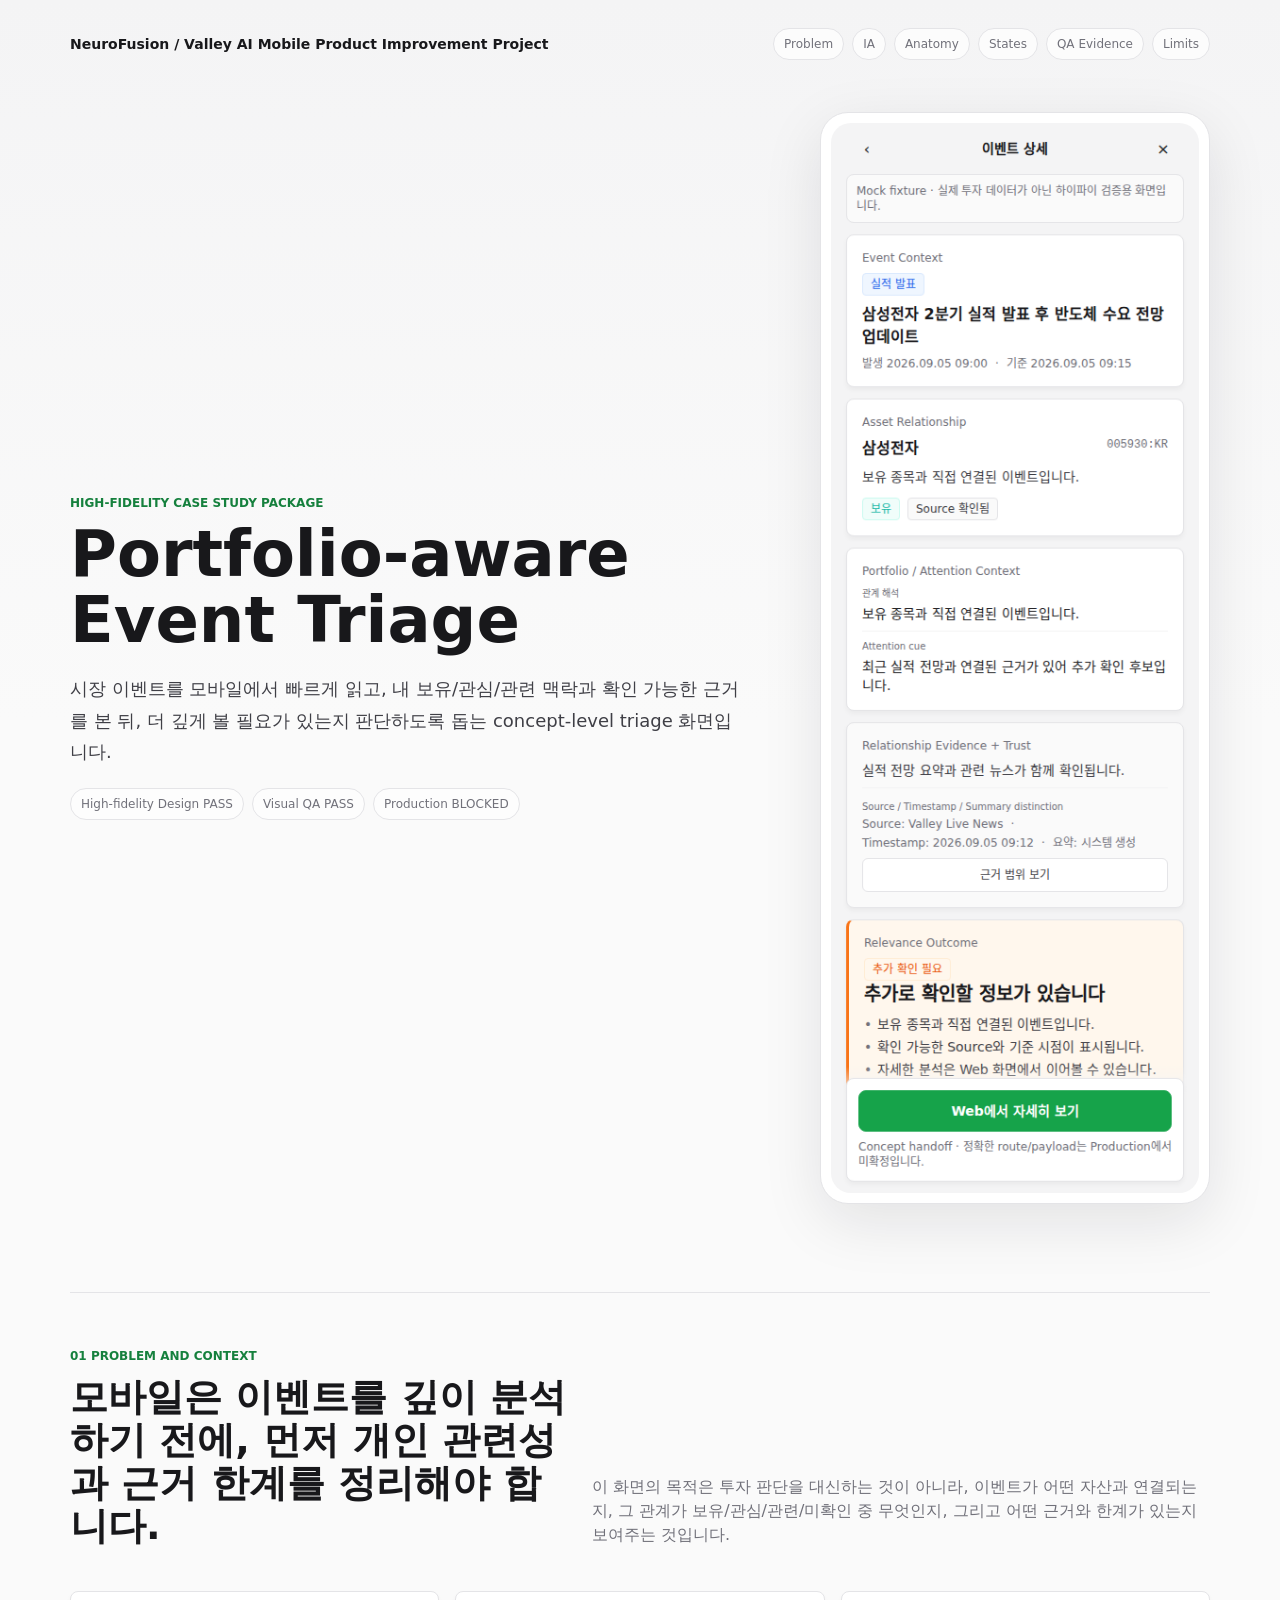
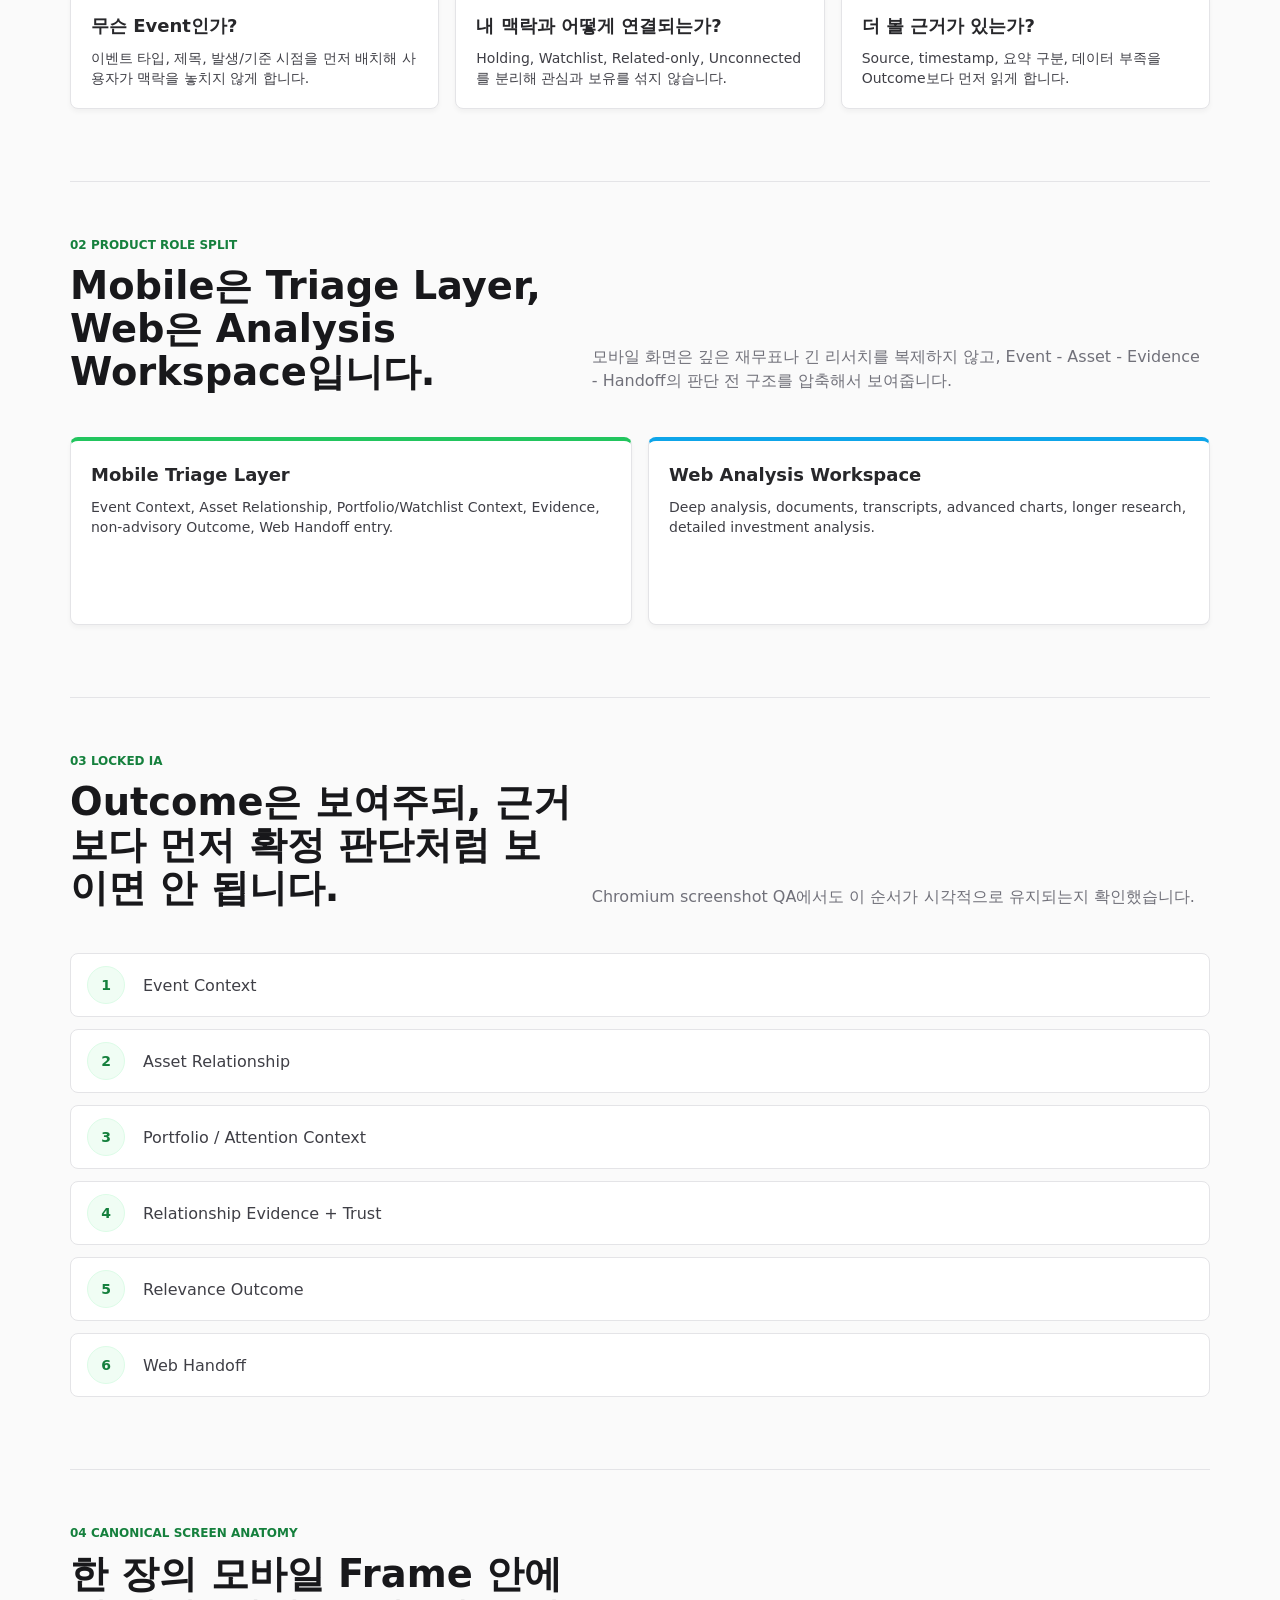
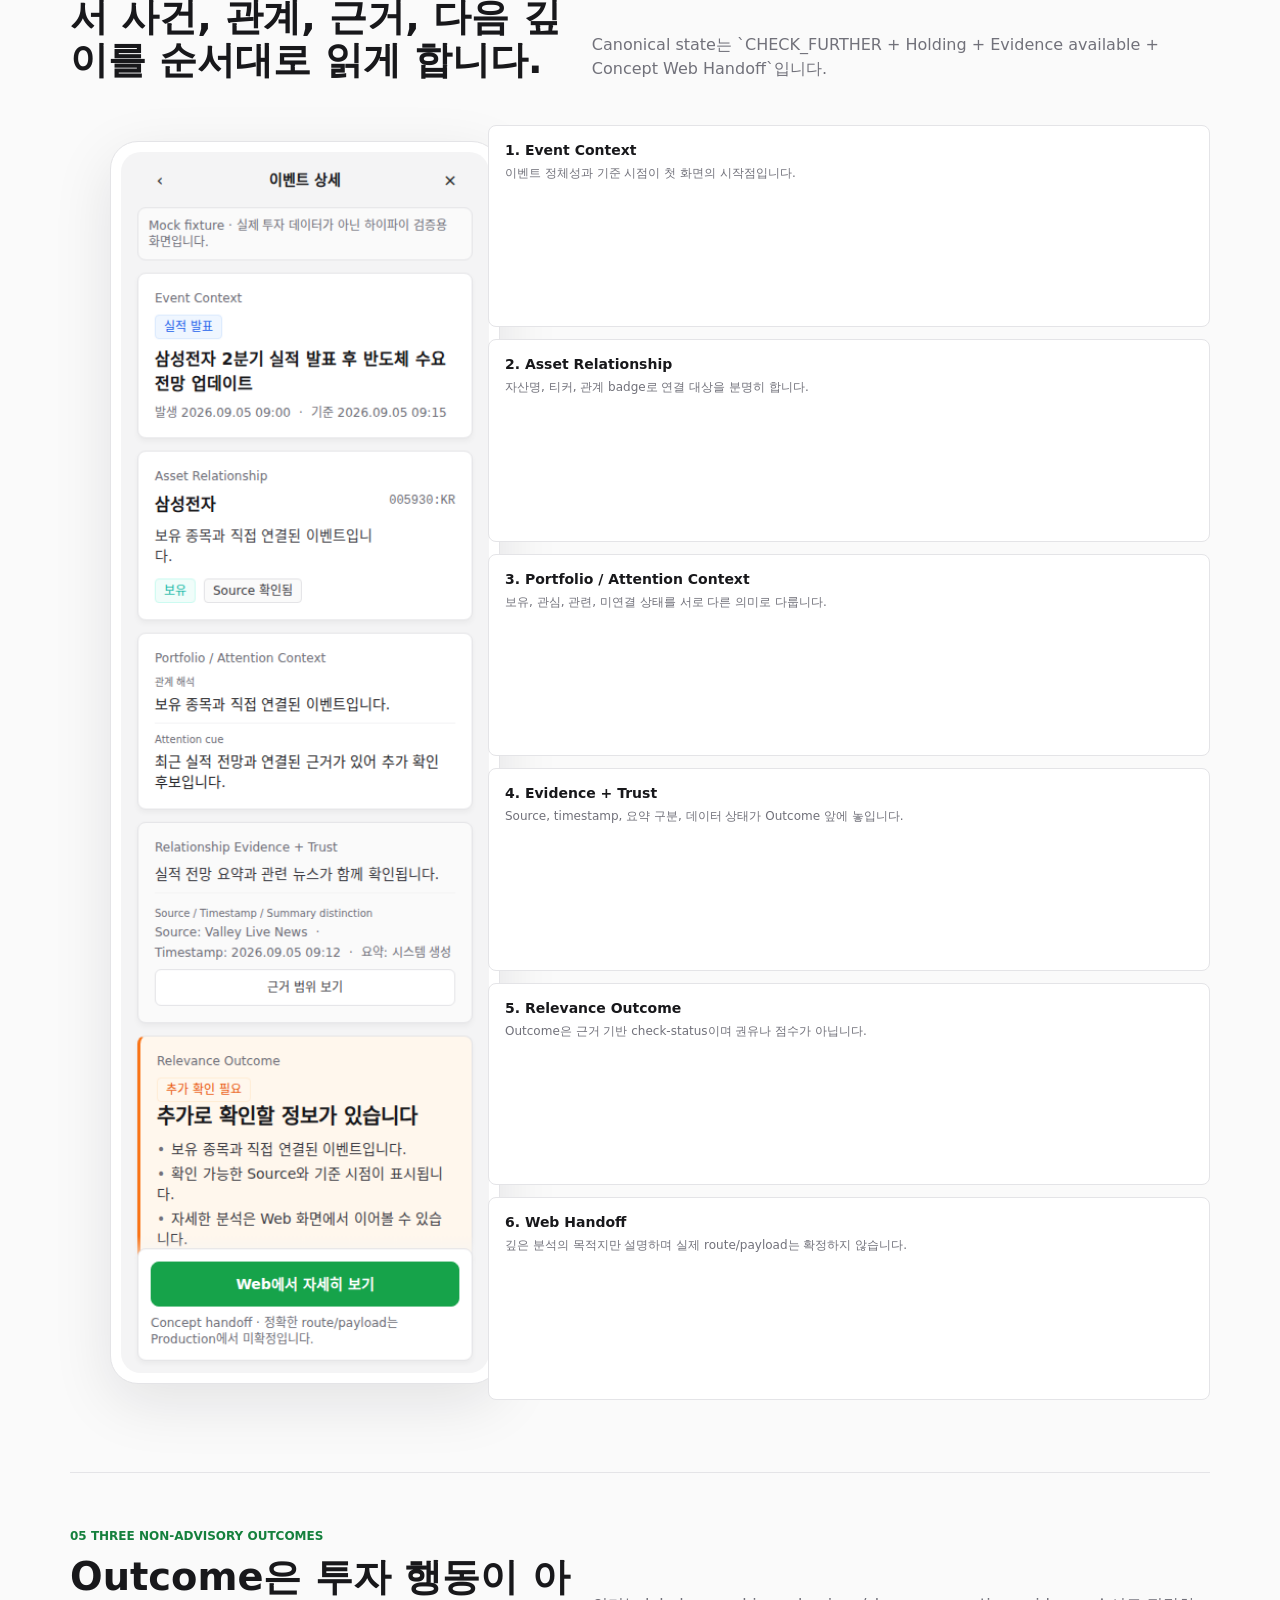
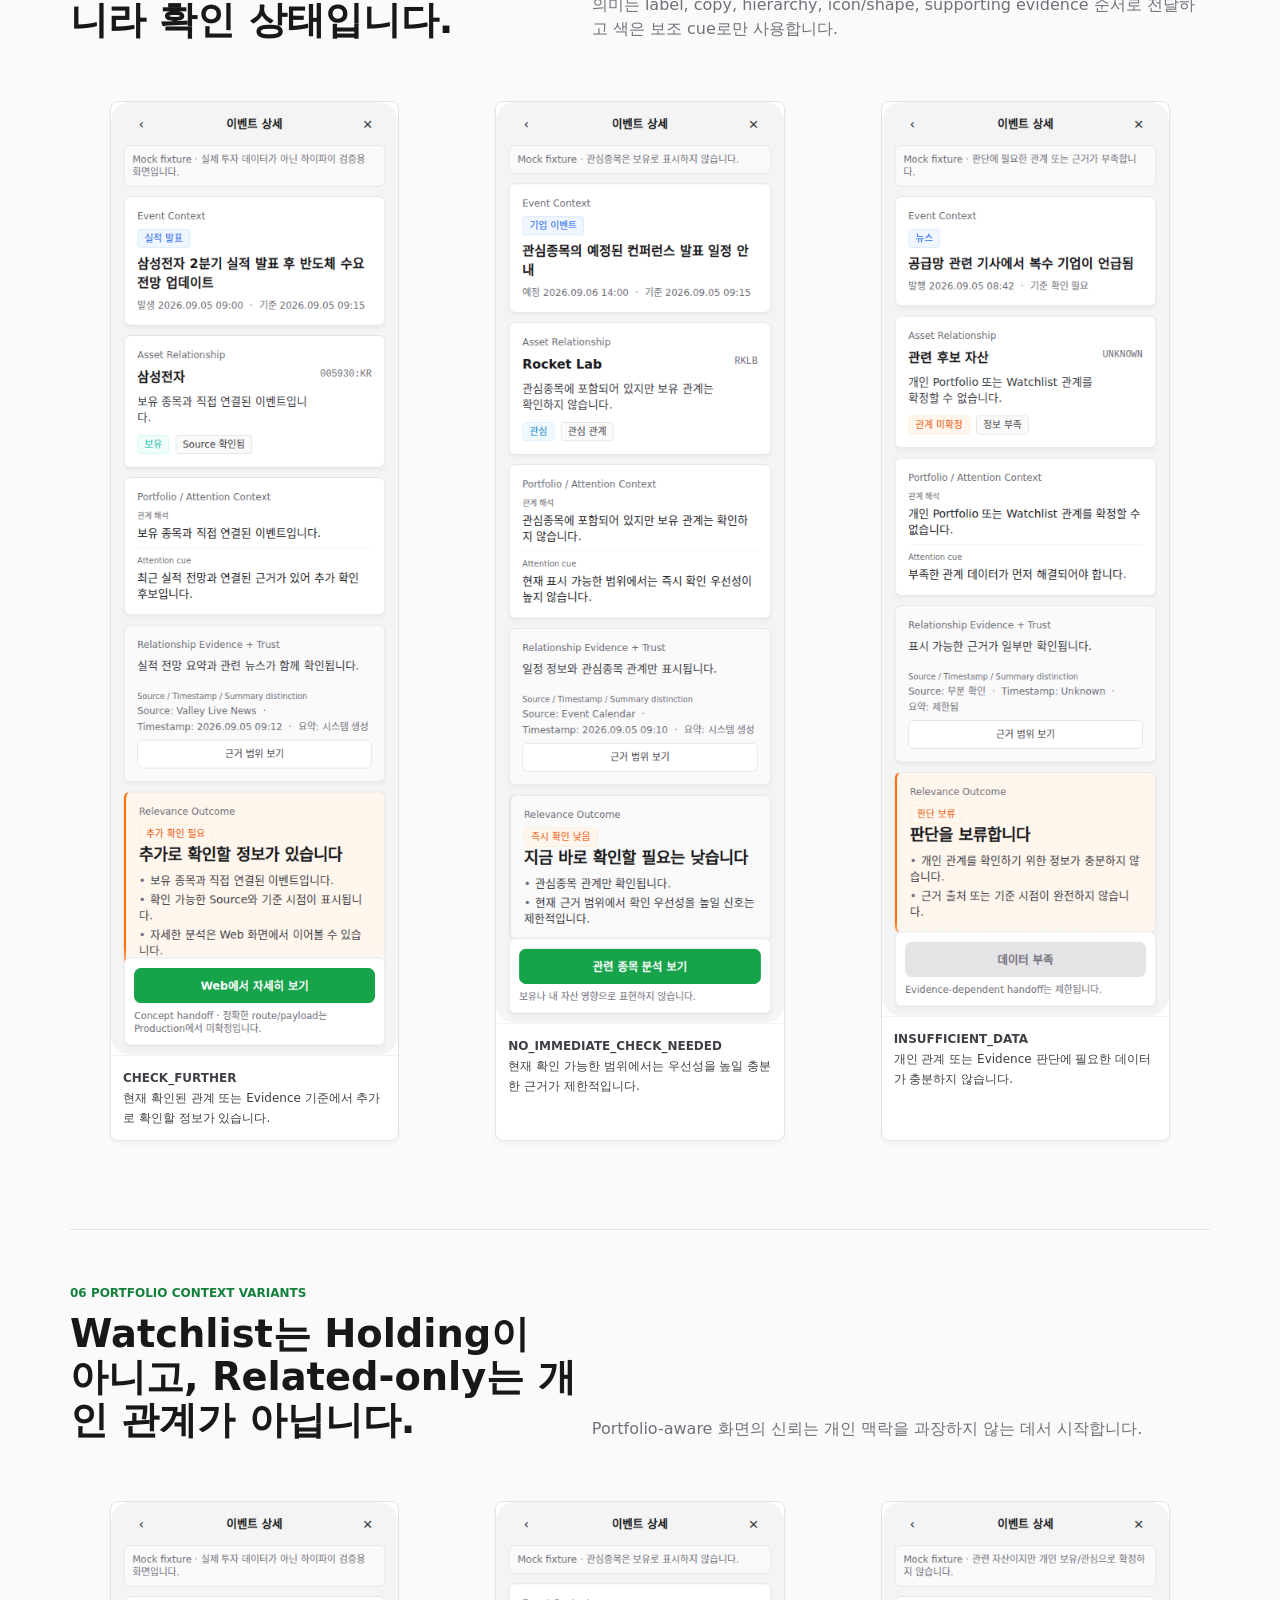
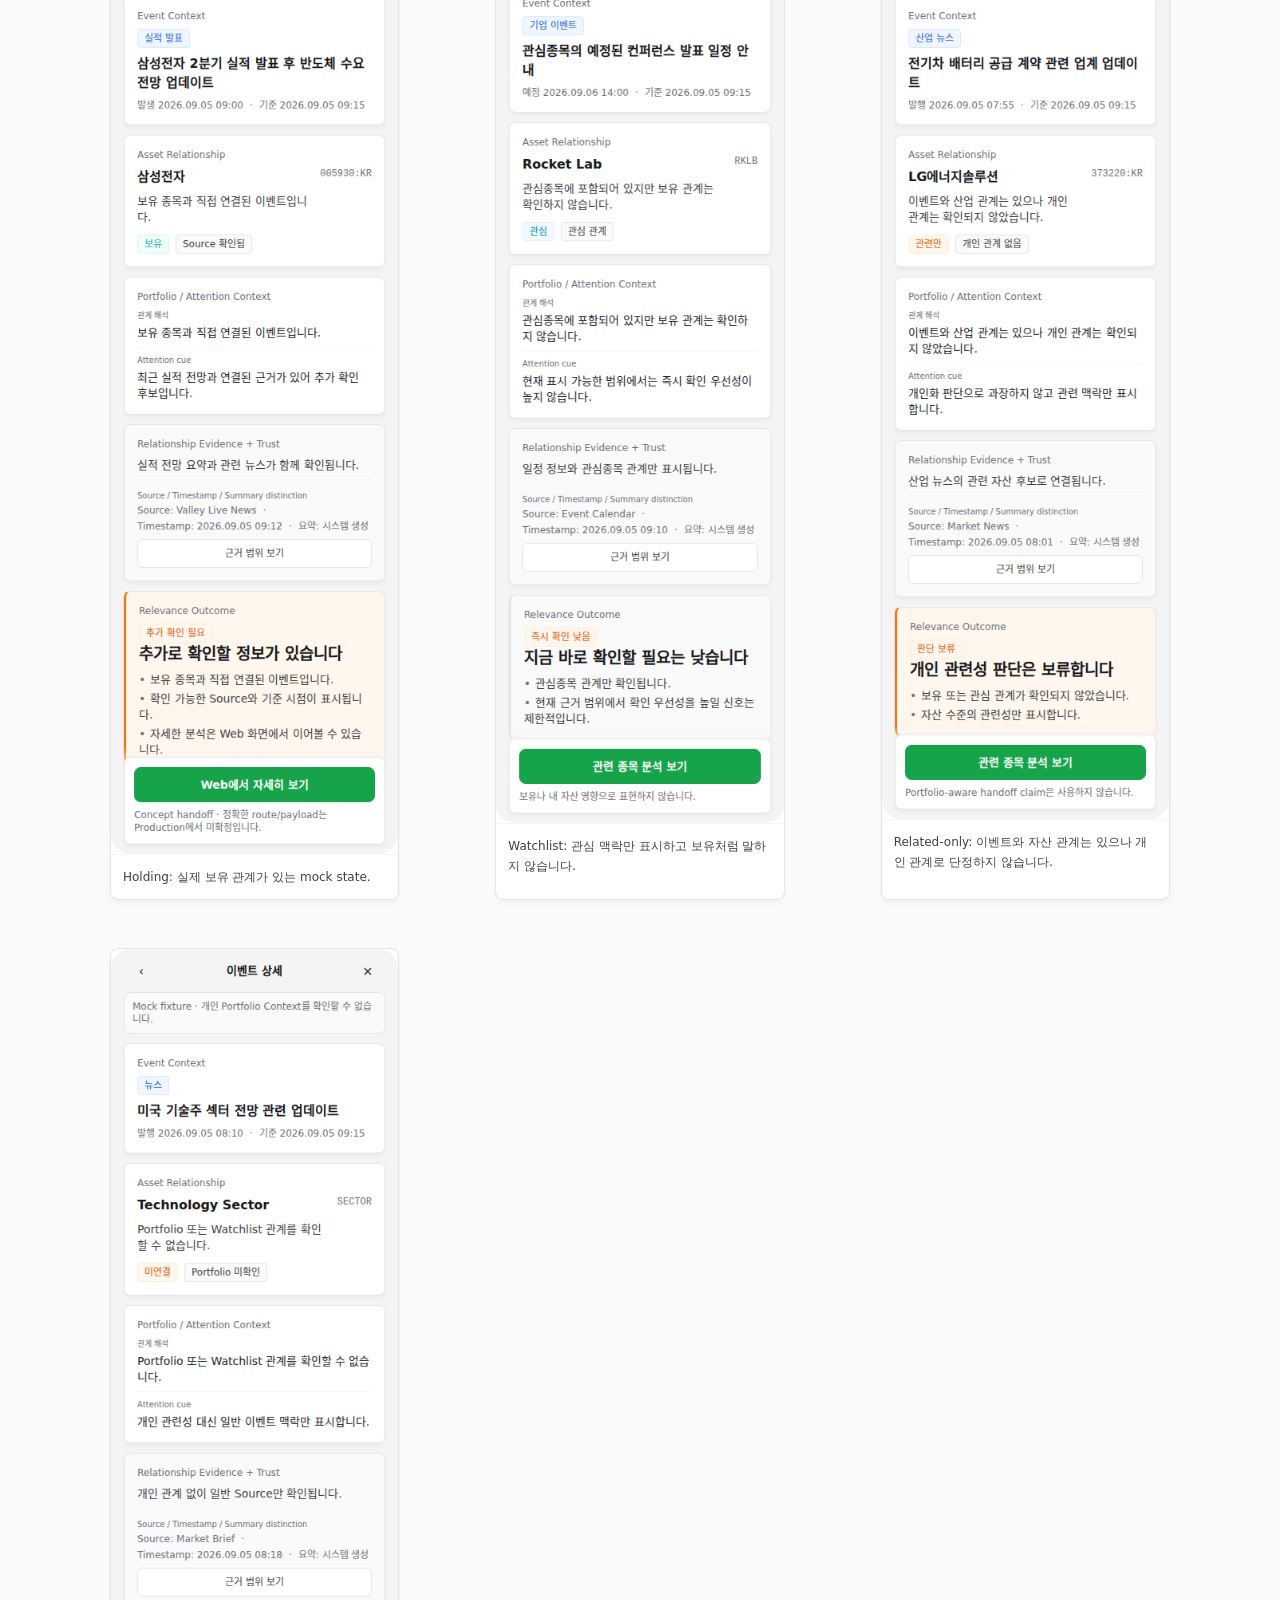
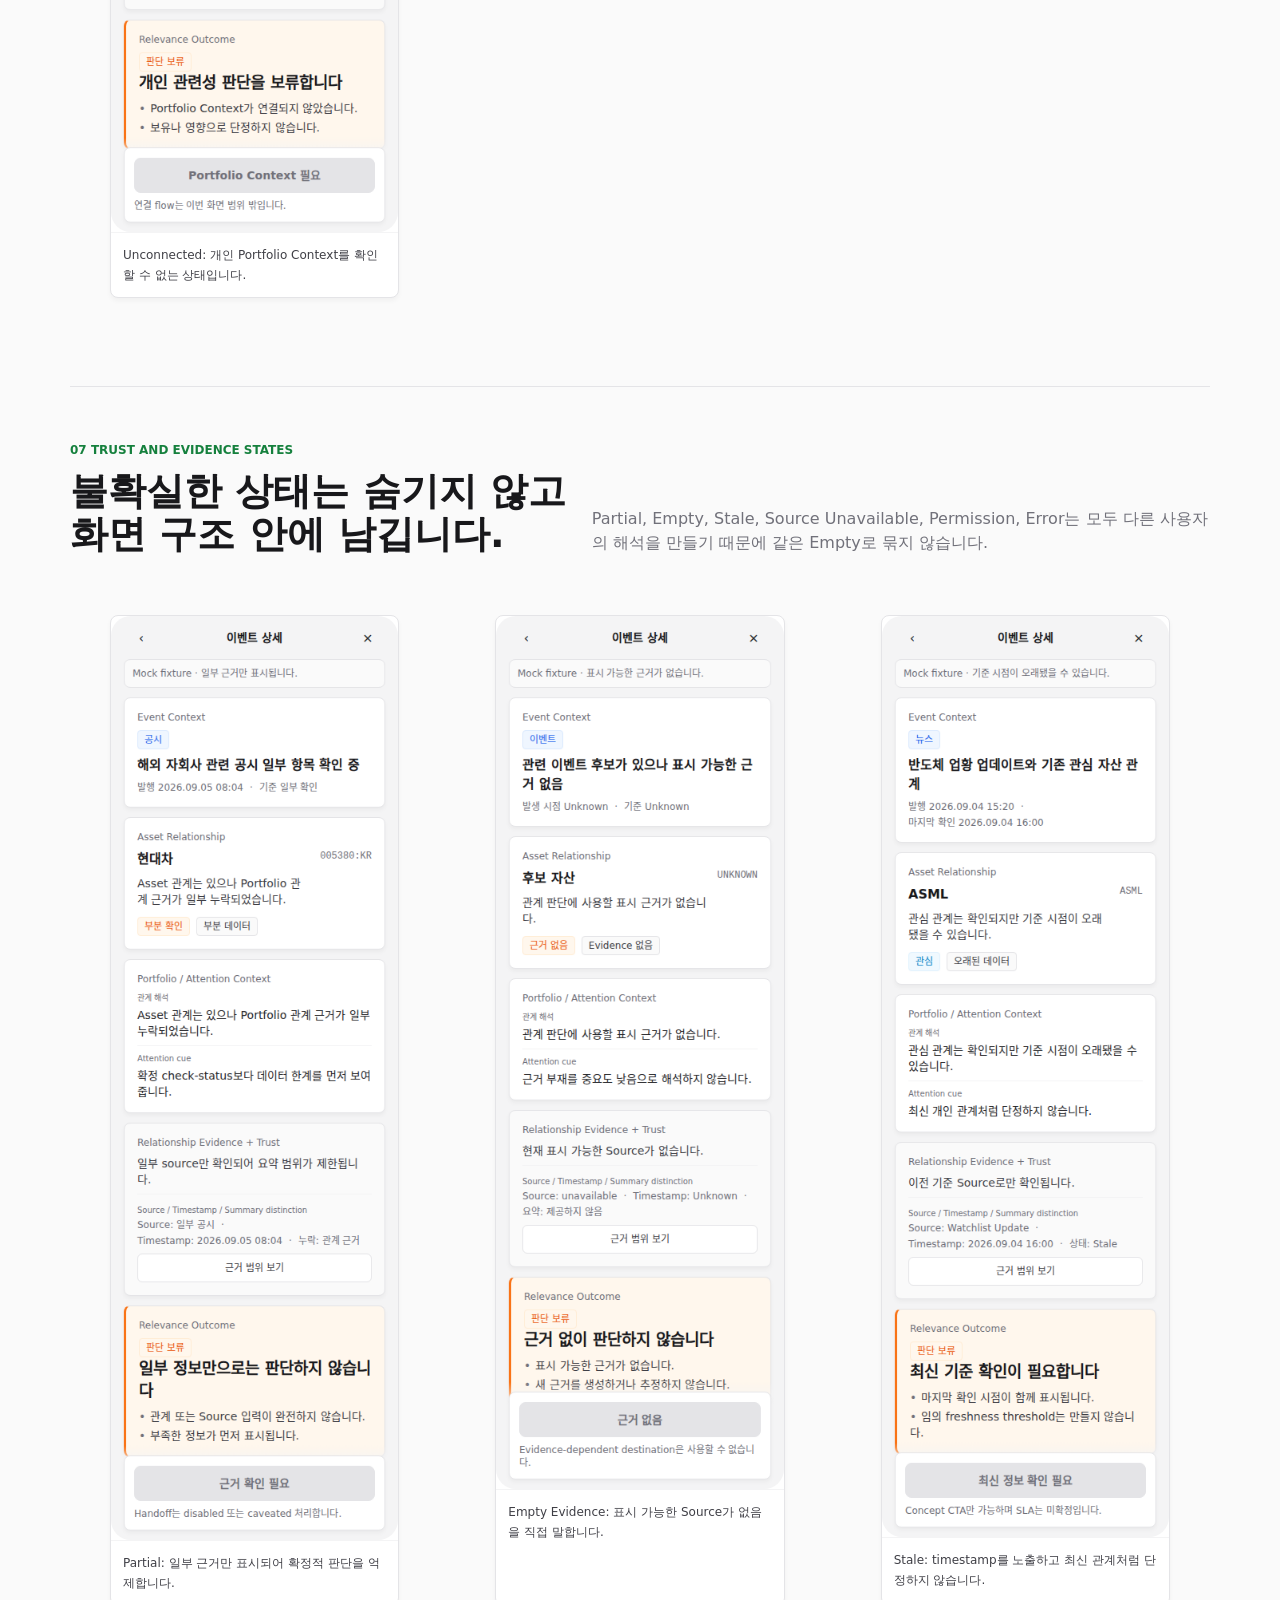
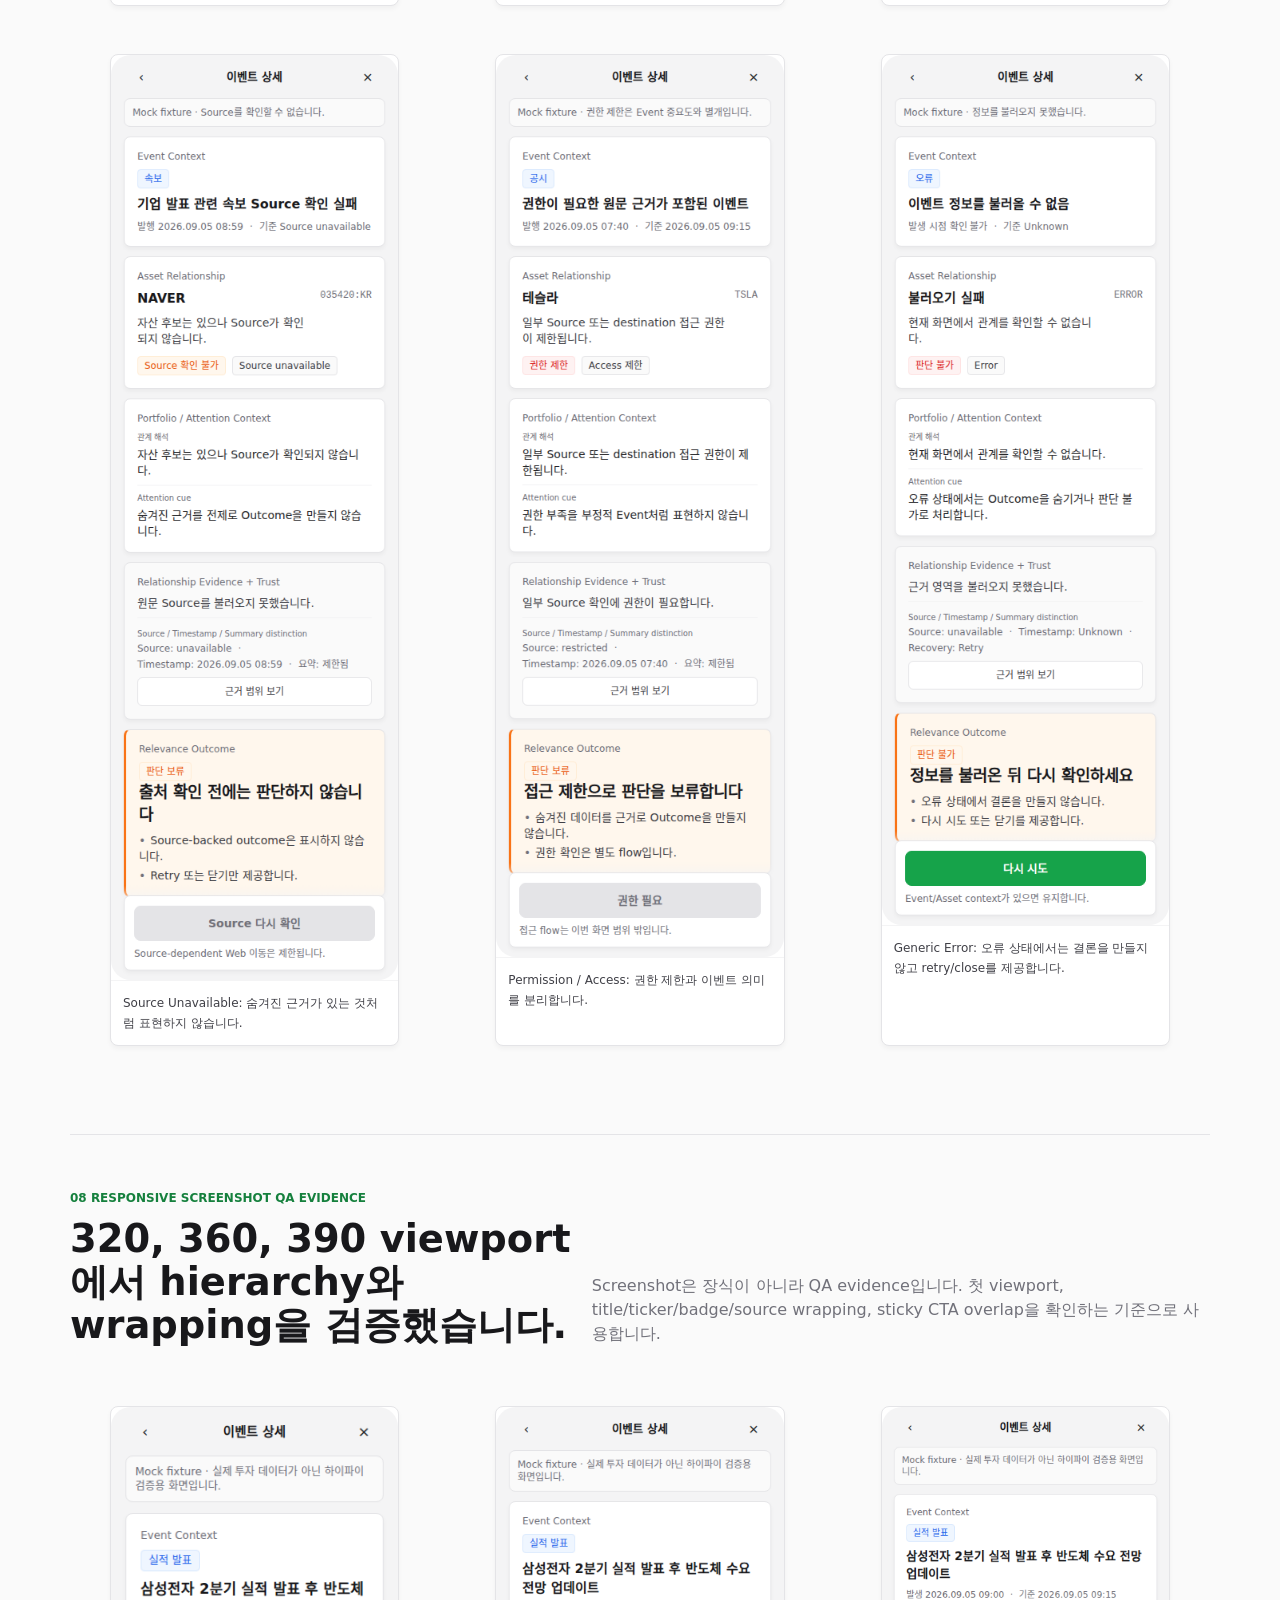
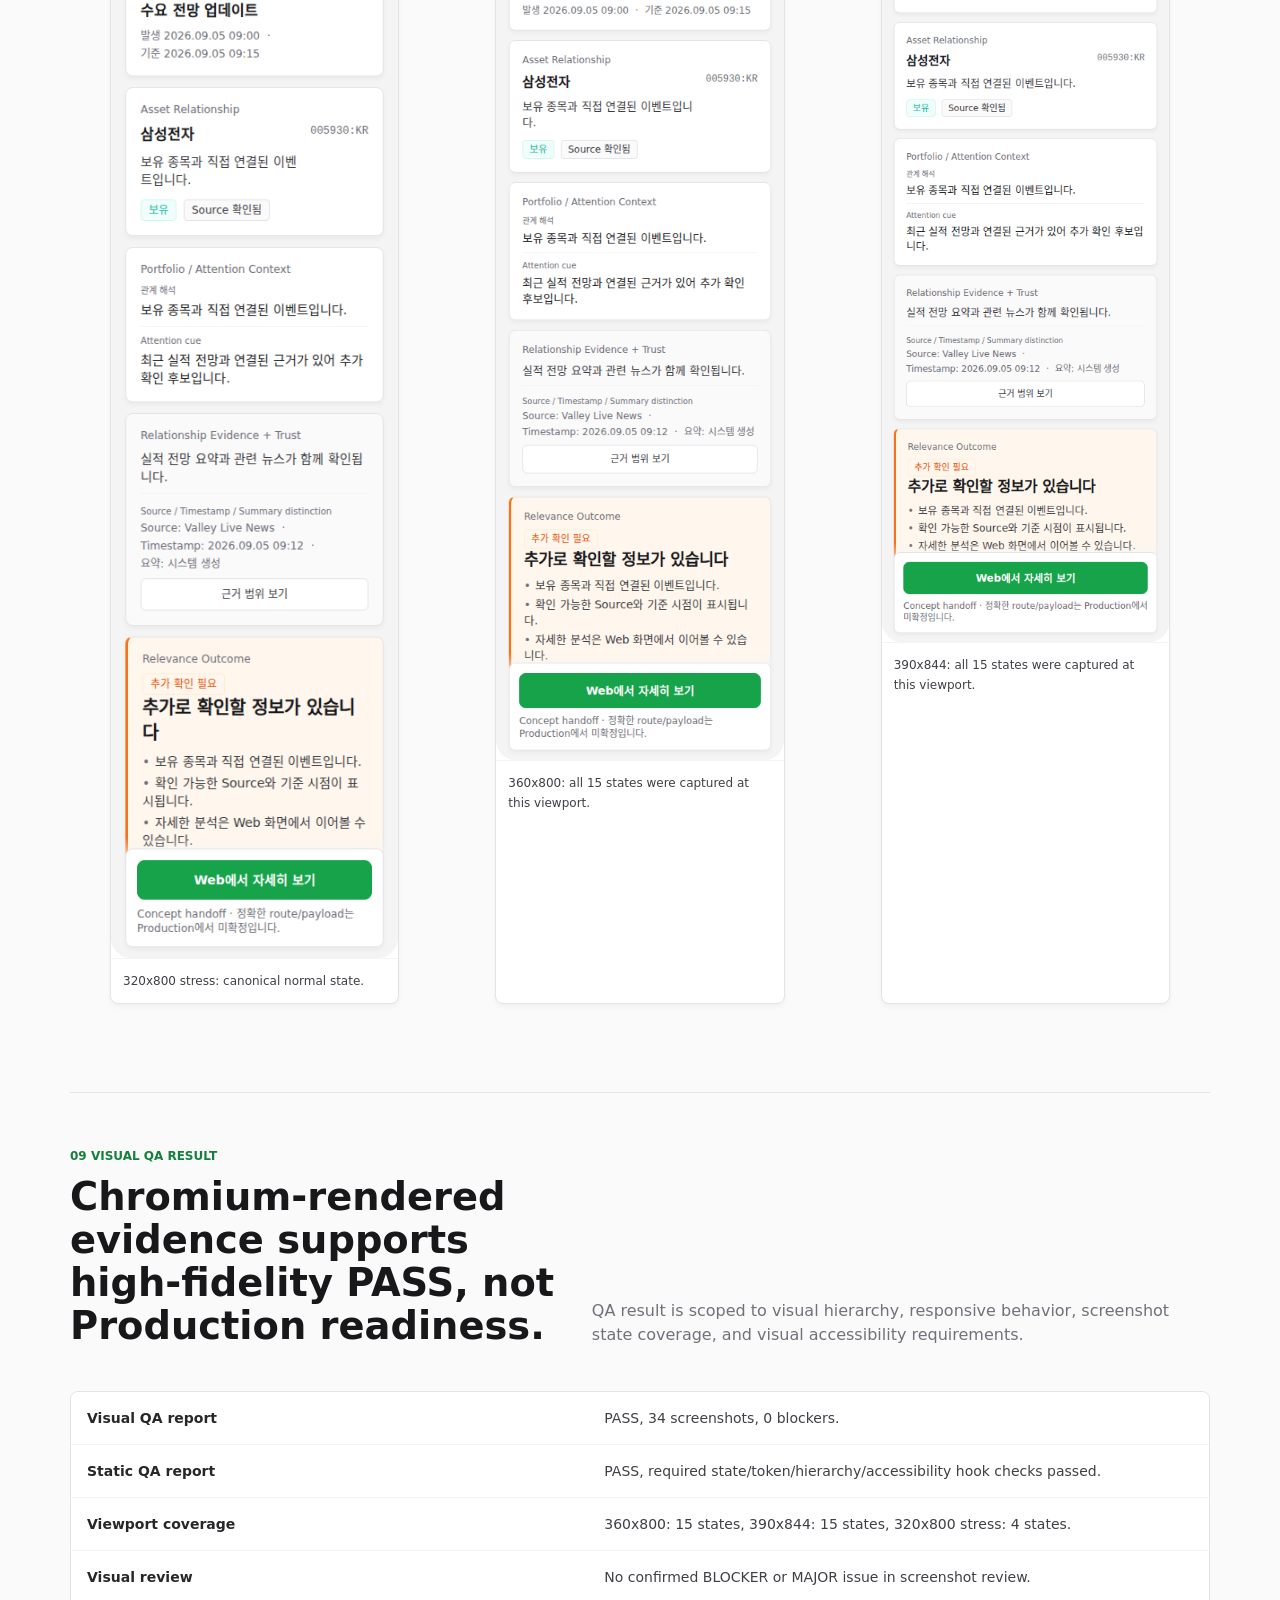
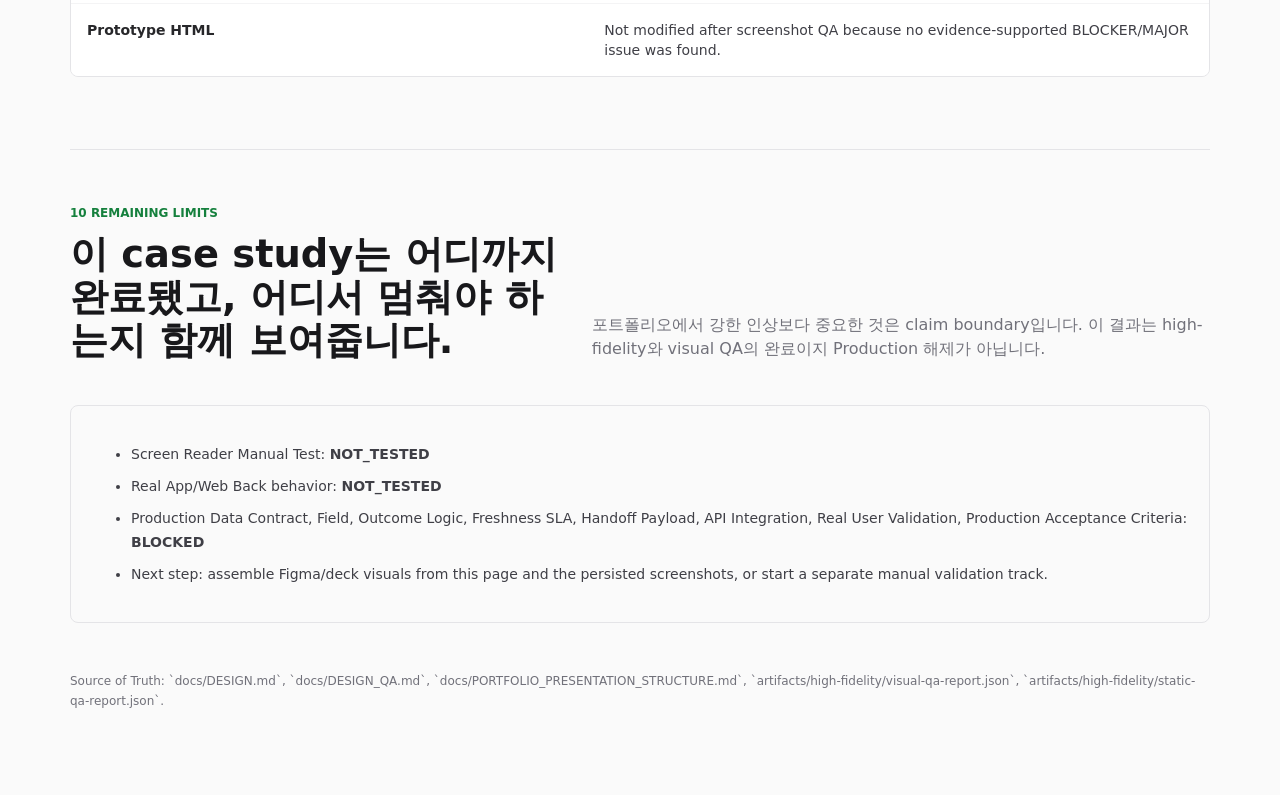
==== portfolio/case-study/index.html @ c7d3b45a "Add portfolio case study page" ====
<!doctype html>
<html lang="ko">
  <head>
    <meta charset="utf-8" />
    <meta name="viewport" content="width=device-width, initial-scale=1" />
    <title>Portfolio-aware Event Triage Case Study</title>
    <style>
      @import url("../../design-system/tokens/valley-reference-tokens.css");

      * {
        box-sizing: border-box;
      }

      html {
        background: var(--nf-surface-dashboard-desktop);
        color: var(--nf-text-body);
        font-family: var(--nf-font-sans);
        scroll-behavior: smooth;
      }

      body {
        margin: 0;
        background: linear-gradient(180deg, var(--nf-surface-dashboard-mobile) 0, var(--nf-surface-dashboard-desktop) 720px);
      }

      a {
        color: inherit;
      }

      .page {
        margin: 0 auto;
        max-width: 1180px;
        padding: 28px 20px 72px;
      }

      .topbar {
        align-items: center;
        display: flex;
        justify-content: space-between;
        gap: var(--nf-space-4);
        margin-bottom: 36px;
      }

      .brand {
        color: var(--nf-text-title);
        font-size: var(--nf-text-sm);
        font-weight: var(--nf-weight-semibold);
        letter-spacing: 0;
      }

      .nav {
        display: flex;
        flex-wrap: wrap;
        gap: var(--nf-space-2);
        justify-content: flex-end;
      }

      .nav a,
      .tag {
        align-items: center;
        background: rgb(255 255 255 / 72%);
        border: 1px solid var(--nf-border-default);
        border-radius: 999px;
        color: var(--nf-text-muted);
        display: inline-flex;
        font-size: var(--nf-text-xs);
        font-weight: var(--nf-weight-medium);
        min-height: 32px;
        padding: 6px 10px;
        text-decoration: none;
      }

      .hero {
        display: grid;
        gap: 36px;
        grid-template-columns: minmax(0, 1fr) minmax(280px, 390px);
        min-height: 620px;
        place-items: center;
      }

      .eyebrow {
        color: var(--nf-text-primary);
        font-size: var(--nf-text-xs);
        font-weight: var(--nf-weight-bold);
        margin: 0 0 var(--nf-space-3);
        text-transform: uppercase;
      }

      h1,
      h2,
      h3,
      p {
        margin-top: 0;
      }

      h1 {
        color: var(--nf-text-title);
        font-size: clamp(2.1rem, 5vw, 4.5rem);
        letter-spacing: 0;
        line-height: 1.02;
        margin-bottom: var(--nf-space-5);
      }

      h2 {
        color: var(--nf-text-title);
        font-size: clamp(1.55rem, 3vw, 2.4rem);
        letter-spacing: 0;
        line-height: 1.12;
        margin-bottom: var(--nf-space-4);
      }

      h3 {
        color: var(--nf-text-strong);
        font-size: var(--nf-text-lg);
        letter-spacing: 0;
        line-height: var(--nf-leading-lg);
        margin-bottom: var(--nf-space-2);
      }

      .lead {
        color: var(--nf-text-body);
        font-size: var(--nf-text-lg);
        line-height: 1.75;
        max-width: 680px;
      }

      .meta-row {
        display: flex;
        flex-wrap: wrap;
        gap: var(--nf-space-2);
        margin-top: var(--nf-space-5);
      }

      .phone-frame {
        background: var(--nf-surface-card);
        border: 1px solid var(--nf-border-default);
        border-radius: 28px;
        box-shadow: 0 18px 60px rgb(24 24 27 / 10%);
        padding: 10px;
        width: min(100%, 390px);
      }

      .phone-frame img,
      .shot img {
        border-radius: 20px;
        display: block;
        height: auto;
        width: 100%;
      }

      .section {
        border-top: 1px solid var(--nf-border-default);
        margin-top: 72px;
        padding-top: 56px;
      }

      .section-head {
        align-items: end;
        display: grid;
        gap: var(--nf-space-4);
        grid-template-columns: minmax(0, 0.9fr) minmax(260px, 1.1fr);
        margin-bottom: 28px;
      }

      .section-copy {
        color: var(--nf-text-muted);
        font-size: var(--nf-text-base);
        line-height: var(--nf-leading-base);
      }

      .grid {
        display: grid;
        gap: var(--nf-space-4);
      }

      .grid.two {
        grid-template-columns: repeat(2, minmax(0, 1fr));
      }

      .grid.three {
        grid-template-columns: repeat(3, minmax(0, 1fr));
      }

      .grid.four {
        grid-template-columns: repeat(4, minmax(0, 1fr));
      }

      .card,
      .evidence-card {
        background: var(--nf-surface-card);
        border: 1px solid var(--nf-border-default);
        border-radius: var(--nf-radius-lg);
        box-shadow: var(--nf-shadow-card);
        padding: var(--nf-space-5);
      }

      .card.compact {
        padding: var(--nf-space-4);
      }

      .card p,
      .evidence-card p {
        color: var(--nf-text-body);
        font-size: var(--nf-text-sm);
        line-height: var(--nf-leading-sm);
        margin-bottom: 0;
      }

      .small {
        color: var(--nf-text-muted);
        font-size: var(--nf-text-xs);
        line-height: var(--nf-leading-sm);
      }

      .role {
        min-height: 188px;
      }

      .role.mobile {
        border-top: 4px solid var(--nf-semantic-primary-500);
      }

      .role.web {
        border-top: 4px solid var(--nf-semantic-tertiary-500);
      }

      .ia {
        counter-reset: ia;
        display: grid;
        gap: var(--nf-space-3);
      }

      .ia-step {
        align-items: center;
        background: var(--nf-surface-card);
        border: 1px solid var(--nf-border-default);
        border-radius: var(--nf-radius-lg);
        display: grid;
        gap: var(--nf-space-3);
        grid-template-columns: 44px 1fr;
        min-height: 64px;
        padding: var(--nf-space-3) var(--nf-space-4);
      }

      .ia-step::before {
        align-items: center;
        background: var(--nf-semantic-primary-50);
        border: 1px solid var(--nf-semantic-primary-100);
        border-radius: 50%;
        color: var(--nf-text-primary);
        content: counter(ia);
        counter-increment: ia;
        display: inline-flex;
        font-size: var(--nf-text-sm);
        font-weight: var(--nf-weight-bold);
        height: 36px;
        justify-content: center;
        width: 36px;
      }

      .callout-layout {
        display: grid;
        gap: 28px;
        grid-template-columns: minmax(280px, 390px) minmax(0, 1fr);
      }

      .callout-list {
        display: grid;
        gap: var(--nf-space-3);
      }

      .callout {
        background: var(--nf-surface-card);
        border: 1px solid var(--nf-border-default);
        border-radius: var(--nf-radius-lg);
        padding: var(--nf-space-4);
      }

      .callout strong {
        color: var(--nf-text-title);
        display: block;
        font-size: var(--nf-text-sm);
        margin-bottom: var(--nf-space-1);
      }

      .shot-grid {
        display: grid;
        gap: var(--nf-space-4);
        grid-template-columns: repeat(3, minmax(0, 1fr));
      }

      .shot {
        background: var(--nf-surface-card);
        border: 1px solid var(--nf-border-default);
        border-radius: var(--nf-radius-lg);
        box-shadow: var(--nf-shadow-card);
        overflow: hidden;
      }

      .shot figcaption {
        border-top: 1px solid var(--nf-border-subtle);
        color: var(--nf-text-body);
        font-size: var(--nf-text-xs);
        line-height: var(--nf-leading-sm);
        padding: var(--nf-space-3);
      }

      .result-table {
        border: 1px solid var(--nf-border-default);
        border-radius: var(--nf-radius-lg);
        overflow: hidden;
      }

      .result-row {
        display: grid;
        grid-template-columns: 1fr 1.2fr;
      }

      .result-row > div {
        background: var(--nf-surface-card);
        border-bottom: 1px solid var(--nf-border-subtle);
        color: var(--nf-text-body);
        font-size: var(--nf-text-sm);
        line-height: var(--nf-leading-sm);
        padding: var(--nf-space-4);
      }

      .result-row:last-child > div {
        border-bottom: 0;
      }

      .result-row > div:first-child {
        color: var(--nf-text-strong);
        font-weight: var(--nf-weight-semibold);
      }

      .boundary {
        background: var(--nf-surface-card-muted);
        border: 1px solid var(--nf-border-default);
        border-radius: var(--nf-radius-lg);
        padding: var(--nf-space-5);
      }

      .boundary li {
        color: var(--nf-text-body);
        font-size: var(--nf-text-sm);
        line-height: var(--nf-leading-base);
        margin-bottom: var(--nf-space-2);
      }

      .footer-note {
        color: var(--nf-text-muted);
        font-size: var(--nf-text-xs);
        line-height: var(--nf-leading-sm);
        margin-top: 48px;
      }

      @media (max-width: 860px) {
        .hero,
        .section-head,
        .callout-layout,
        .grid.two,
        .grid.three,
        .grid.four,
        .shot-grid {
          grid-template-columns: 1fr;
        }

        .hero {
          min-height: auto;
        }

        .topbar {
          align-items: flex-start;
          flex-direction: column;
        }
      }
    </style>
  </head>
  <body>
    <main class="page">
      <header class="topbar" aria-label="Case study navigation">
        <div class="brand">NeuroFusion / Valley AI Mobile Product Improvement Project</div>
        <nav class="nav" aria-label="Sections">
          <a href="#problem">Problem</a>
          <a href="#ia">IA</a>
          <a href="#anatomy">Anatomy</a>
          <a href="#states">States</a>
          <a href="#qa">QA Evidence</a>
          <a href="#limits">Limits</a>
        </nav>
      </header>

      <section class="hero" aria-labelledby="title">
        <div>
          <p class="eyebrow">High-fidelity case study package</p>
          <h1 id="title">Portfolio-aware Event Triage</h1>
          <p class="lead">
            시장 이벤트를 모바일에서 빠르게 읽고, 내 보유/관심/관련 맥락과 확인 가능한 근거를 본 뒤,
            더 깊게 볼 필요가 있는지 판단하도록 돕는 concept-level triage 화면입니다.
          </p>
          <div class="meta-row" aria-label="Current gate">
            <span class="tag">High-fidelity Design PASS</span>
            <span class="tag">Visual QA PASS</span>
            <span class="tag">Production BLOCKED</span>
          </div>
        </div>
        <figure class="phone-frame">
          <img src="../../artifacts/high-fidelity/390x844-normal.png" alt="390x844 canonical normal high-fidelity mobile frame" />
        </figure>
      </section>

      <section class="section" id="problem" aria-labelledby="problem-title">
        <div class="section-head">
          <div>
            <p class="eyebrow">01 Problem and context</p>
            <h2 id="problem-title">모바일은 이벤트를 깊이 분석하기 전에, 먼저 개인 관련성과 근거 한계를 정리해야 합니다.</h2>
          </div>
          <p class="section-copy">
            이 화면의 목적은 투자 판단을 대신하는 것이 아니라, 이벤트가 어떤 자산과 연결되는지,
            그 관계가 보유/관심/관련/미확인 중 무엇인지, 그리고 어떤 근거와 한계가 있는지 보여주는 것입니다.
          </p>
        </div>
        <div class="grid three">
          <article class="card">
            <h3>무슨 Event인가?</h3>
            <p>이벤트 타입, 제목, 발생/기준 시점을 먼저 배치해 사용자가 맥락을 놓치지 않게 합니다.</p>
          </article>
          <article class="card">
            <h3>내 맥락과 어떻게 연결되는가?</h3>
            <p>Holding, Watchlist, Related-only, Unconnected를 분리해 관심과 보유를 섞지 않습니다.</p>
          </article>
          <article class="card">
            <h3>더 볼 근거가 있는가?</h3>
            <p>Source, timestamp, 요약 구분, 데이터 부족을 Outcome보다 먼저 읽게 합니다.</p>
          </article>
        </div>
      </section>

      <section class="section" id="roles" aria-labelledby="roles-title">
        <div class="section-head">
          <div>
            <p class="eyebrow">02 Product role split</p>
            <h2 id="roles-title">Mobile은 Triage Layer, Web은 Analysis Workspace입니다.</h2>
          </div>
          <p class="section-copy">
            모바일 화면은 깊은 재무표나 긴 리서치를 복제하지 않고, Event - Asset - Evidence - Handoff의
            판단 전 구조를 압축해서 보여줍니다.
          </p>
        </div>
        <div class="grid two">
          <article class="card role mobile">
            <h3>Mobile Triage Layer</h3>
            <p>Event Context, Asset Relationship, Portfolio/Watchlist Context, Evidence, non-advisory Outcome, Web Handoff entry.</p>
          </article>
          <article class="card role web">
            <h3>Web Analysis Workspace</h3>
            <p>Deep analysis, documents, transcripts, advanced charts, longer research, detailed investment analysis.</p>
          </article>
        </div>
      </section>

      <section class="section" id="ia" aria-labelledby="ia-title">
        <div class="section-head">
          <div>
            <p class="eyebrow">03 Locked IA</p>
            <h2 id="ia-title">Outcome은 보여주되, 근거보다 먼저 확정 판단처럼 보이면 안 됩니다.</h2>
          </div>
          <p class="section-copy">
            Chromium screenshot QA에서도 이 순서가 시각적으로 유지되는지 확인했습니다.
          </p>
        </div>
        <div class="ia" aria-label="Locked information architecture">
          <div class="ia-step">Event Context</div>
          <div class="ia-step">Asset Relationship</div>
          <div class="ia-step">Portfolio / Attention Context</div>
          <div class="ia-step">Relationship Evidence + Trust</div>
          <div class="ia-step">Relevance Outcome</div>
          <div class="ia-step">Web Handoff</div>
        </div>
      </section>

      <section class="section" id="anatomy" aria-labelledby="anatomy-title">
        <div class="section-head">
          <div>
            <p class="eyebrow">04 Canonical screen anatomy</p>
            <h2 id="anatomy-title">한 장의 모바일 Frame 안에서 사건, 관계, 근거, 다음 깊이를 순서대로 읽게 합니다.</h2>
          </div>
          <p class="section-copy">
            Canonical state는 `CHECK_FURTHER + Holding + Evidence available + Concept Web Handoff`입니다.
          </p>
        </div>
        <div class="callout-layout">
          <figure class="phone-frame">
            <img src="../../artifacts/high-fidelity/360x800-normal.png" alt="360x800 normal high-fidelity mobile frame" />
          </figure>
          <div class="callout-list">
            <div class="callout"><strong>1. Event Context</strong><span class="small">이벤트 정체성과 기준 시점이 첫 화면의 시작점입니다.</span></div>
            <div class="callout"><strong>2. Asset Relationship</strong><span class="small">자산명, 티커, 관계 badge로 연결 대상을 분명히 합니다.</span></div>
            <div class="callout"><strong>3. Portfolio / Attention Context</strong><span class="small">보유, 관심, 관련, 미연결 상태를 서로 다른 의미로 다룹니다.</span></div>
            <div class="callout"><strong>4. Evidence + Trust</strong><span class="small">Source, timestamp, 요약 구분, 데이터 상태가 Outcome 앞에 놓입니다.</span></div>
            <div class="callout"><strong>5. Relevance Outcome</strong><span class="small">Outcome은 근거 기반 check-status이며 권유나 점수가 아닙니다.</span></div>
            <div class="callout"><strong>6. Web Handoff</strong><span class="small">깊은 분석의 목적지만 설명하며 실제 route/payload는 확정하지 않습니다.</span></div>
          </div>
        </div>
      </section>

      <section class="section" id="outcomes" aria-labelledby="outcomes-title">
        <div class="section-head">
          <div>
            <p class="eyebrow">05 Three non-advisory outcomes</p>
            <h2 id="outcomes-title">Outcome은 투자 행동이 아니라 확인 상태입니다.</h2>
          </div>
          <p class="section-copy">
            의미는 label, copy, hierarchy, icon/shape, supporting evidence 순서로 전달하고 색은 보조 cue로만 사용합니다.
          </p>
        </div>
        <div class="shot-grid">
          <figure class="shot">
            <img src="../../artifacts/high-fidelity/360x800-normal.png" alt="CHECK_FURTHER holding state screenshot" />
            <figcaption><strong>CHECK_FURTHER</strong><br />현재 확인된 관계 또는 Evidence 기준에서 추가로 확인할 정보가 있습니다.</figcaption>
          </figure>
          <figure class="shot">
            <img src="../../artifacts/high-fidelity/360x800-watchlist.png" alt="NO_IMMEDIATE_CHECK_NEEDED watchlist state screenshot" />
            <figcaption><strong>NO_IMMEDIATE_CHECK_NEEDED</strong><br />현재 확인 가능한 범위에서는 우선성을 높일 충분한 근거가 제한적입니다.</figcaption>
          </figure>
          <figure class="shot">
            <img src="../../artifacts/high-fidelity/360x800-insufficient.png" alt="INSUFFICIENT_DATA state screenshot" />
            <figcaption><strong>INSUFFICIENT_DATA</strong><br />개인 관계 또는 Evidence 판단에 필요한 데이터가 충분하지 않습니다.</figcaption>
          </figure>
        </div>
      </section>

      <section class="section" id="portfolio" aria-labelledby="portfolio-title">
        <div class="section-head">
          <div>
            <p class="eyebrow">06 Portfolio context variants</p>
            <h2 id="portfolio-title">Watchlist는 Holding이 아니고, Related-only는 개인 관계가 아닙니다.</h2>
          </div>
          <p class="section-copy">
            Portfolio-aware 화면의 신뢰는 개인 맥락을 과장하지 않는 데서 시작합니다.
          </p>
        </div>
        <div class="shot-grid">
          <figure class="shot">
            <img src="../../artifacts/high-fidelity/360x800-normal.png" alt="Holding context screenshot" />
            <figcaption>Holding: 실제 보유 관계가 있는 mock state.</figcaption>
          </figure>
          <figure class="shot">
            <img src="../../artifacts/high-fidelity/360x800-watchlist.png" alt="Watchlist context screenshot" />
            <figcaption>Watchlist: 관심 맥락만 표시하고 보유처럼 말하지 않습니다.</figcaption>
          </figure>
          <figure class="shot">
            <img src="../../artifacts/high-fidelity/360x800-related.png" alt="Related-only context screenshot" />
            <figcaption>Related-only: 이벤트와 자산 관계는 있으나 개인 관계로 단정하지 않습니다.</figcaption>
          </figure>
          <figure class="shot">
            <img src="../../artifacts/high-fidelity/360x800-unconnected.png" alt="Portfolio unconnected context screenshot" />
            <figcaption>Unconnected: 개인 Portfolio Context를 확인할 수 없는 상태입니다.</figcaption>
          </figure>
        </div>
      </section>

      <section class="section" id="states" aria-labelledby="states-title">
        <div class="section-head">
          <div>
            <p class="eyebrow">07 Trust and evidence states</p>
            <h2 id="states-title">불확실한 상태는 숨기지 않고 화면 구조 안에 남깁니다.</h2>
          </div>
          <p class="section-copy">
            Partial, Empty, Stale, Source Unavailable, Permission, Error는 모두 다른 사용자의 해석을 만들기 때문에 같은 Empty로 묶지 않습니다.
          </p>
        </div>
        <div class="shot-grid">
          <figure class="shot">
            <img src="../../artifacts/high-fidelity/360x800-partial.png" alt="Partial data state screenshot" />
            <figcaption>Partial: 일부 근거만 표시되어 확정적 판단을 억제합니다.</figcaption>
          </figure>
          <figure class="shot">
            <img src="../../artifacts/high-fidelity/360x800-empty.png" alt="Empty evidence state screenshot" />
            <figcaption>Empty Evidence: 표시 가능한 Source가 없음을 직접 말합니다.</figcaption>
          </figure>
          <figure class="shot">
            <img src="../../artifacts/high-fidelity/360x800-stale.png" alt="Stale data state screenshot" />
            <figcaption>Stale: timestamp를 노출하고 최신 관계처럼 단정하지 않습니다.</figcaption>
          </figure>
          <figure class="shot">
            <img src="../../artifacts/high-fidelity/360x800-source.png" alt="Source unavailable state screenshot" />
            <figcaption>Source Unavailable: 숨겨진 근거가 있는 것처럼 표현하지 않습니다.</figcaption>
          </figure>
          <figure class="shot">
            <img src="../../artifacts/high-fidelity/360x800-permission.png" alt="Permission access state screenshot" />
            <figcaption>Permission / Access: 권한 제한과 이벤트 의미를 분리합니다.</figcaption>
          </figure>
          <figure class="shot">
            <img src="../../artifacts/high-fidelity/360x800-error.png" alt="Generic error state screenshot" />
            <figcaption>Generic Error: 오류 상태에서는 결론을 만들지 않고 retry/close를 제공합니다.</figcaption>
          </figure>
        </div>
      </section>

      <section class="section" id="responsive" aria-labelledby="responsive-title">
        <div class="section-head">
          <div>
            <p class="eyebrow">08 Responsive screenshot QA evidence</p>
            <h2 id="responsive-title">320, 360, 390 viewport에서 hierarchy와 wrapping을 검증했습니다.</h2>
          </div>
          <p class="section-copy">
            Screenshot은 장식이 아니라 QA evidence입니다. 첫 viewport, title/ticker/badge/source wrapping, sticky CTA overlap을 확인하는 기준으로 사용합니다.
          </p>
        </div>
        <div class="shot-grid">
          <figure class="shot">
            <img src="../../artifacts/high-fidelity/320x800-normal.png" alt="320x800 stress normal screenshot" />
            <figcaption>320x800 stress: canonical normal state.</figcaption>
          </figure>
          <figure class="shot">
            <img src="../../artifacts/high-fidelity/360x800-normal.png" alt="360x800 normal screenshot" />
            <figcaption>360x800: all 15 states were captured at this viewport.</figcaption>
          </figure>
          <figure class="shot">
            <img src="../../artifacts/high-fidelity/390x844-normal.png" alt="390x844 normal screenshot" />
            <figcaption>390x844: all 15 states were captured at this viewport.</figcaption>
          </figure>
        </div>
      </section>

      <section class="section" id="qa" aria-labelledby="qa-title">
        <div class="section-head">
          <div>
            <p class="eyebrow">09 Visual QA result</p>
            <h2 id="qa-title">Chromium-rendered evidence supports high-fidelity PASS, not Production readiness.</h2>
          </div>
          <p class="section-copy">
            QA result is scoped to visual hierarchy, responsive behavior, screenshot state coverage, and visual accessibility requirements.
          </p>
        </div>
        <div class="result-table" role="table" aria-label="Visual QA result table">
          <div class="result-row" role="row"><div role="cell">Visual QA report</div><div role="cell">PASS, 34 screenshots, 0 blockers.</div></div>
          <div class="result-row" role="row"><div role="cell">Static QA report</div><div role="cell">PASS, required state/token/hierarchy/accessibility hook checks passed.</div></div>
          <div class="result-row" role="row"><div role="cell">Viewport coverage</div><div role="cell">360x800: 15 states, 390x844: 15 states, 320x800 stress: 4 states.</div></div>
          <div class="result-row" role="row"><div role="cell">Visual review</div><div role="cell">No confirmed BLOCKER or MAJOR issue in screenshot review.</div></div>
          <div class="result-row" role="row"><div role="cell">Prototype HTML</div><div role="cell">Not modified after screenshot QA because no evidence-supported BLOCKER/MAJOR issue was found.</div></div>
        </div>
      </section>

      <section class="section" id="limits" aria-labelledby="limits-title">
        <div class="section-head">
          <div>
            <p class="eyebrow">10 Remaining limits</p>
            <h2 id="limits-title">이 case study는 어디까지 완료됐고, 어디서 멈춰야 하는지 함께 보여줍니다.</h2>
          </div>
          <p class="section-copy">
            포트폴리오에서 강한 인상보다 중요한 것은 claim boundary입니다. 이 결과는 high-fidelity와 visual QA의 완료이지 Production 해제가 아닙니다.
          </p>
        </div>
        <div class="boundary">
          <ul>
            <li>Screen Reader Manual Test: <strong>NOT_TESTED</strong></li>
            <li>Real App/Web Back behavior: <strong>NOT_TESTED</strong></li>
            <li>Production Data Contract, Field, Outcome Logic, Freshness SLA, Handoff Payload, API Integration, Real User Validation, Production Acceptance Criteria: <strong>BLOCKED</strong></li>
            <li>Next step: assemble Figma/deck visuals from this page and the persisted screenshots, or start a separate manual validation track.</li>
          </ul>
        </div>
      </section>

      <p class="footer-note">
        Source of Truth: `docs/DESIGN.md`, `docs/DESIGN_QA.md`, `docs/PORTFOLIO_PRESENTATION_STRUCTURE.md`,
        `artifacts/high-fidelity/visual-qa-report.json`, `artifacts/high-fidelity/static-qa-report.json`.
      </p>
    </main>
  </body>
</html>
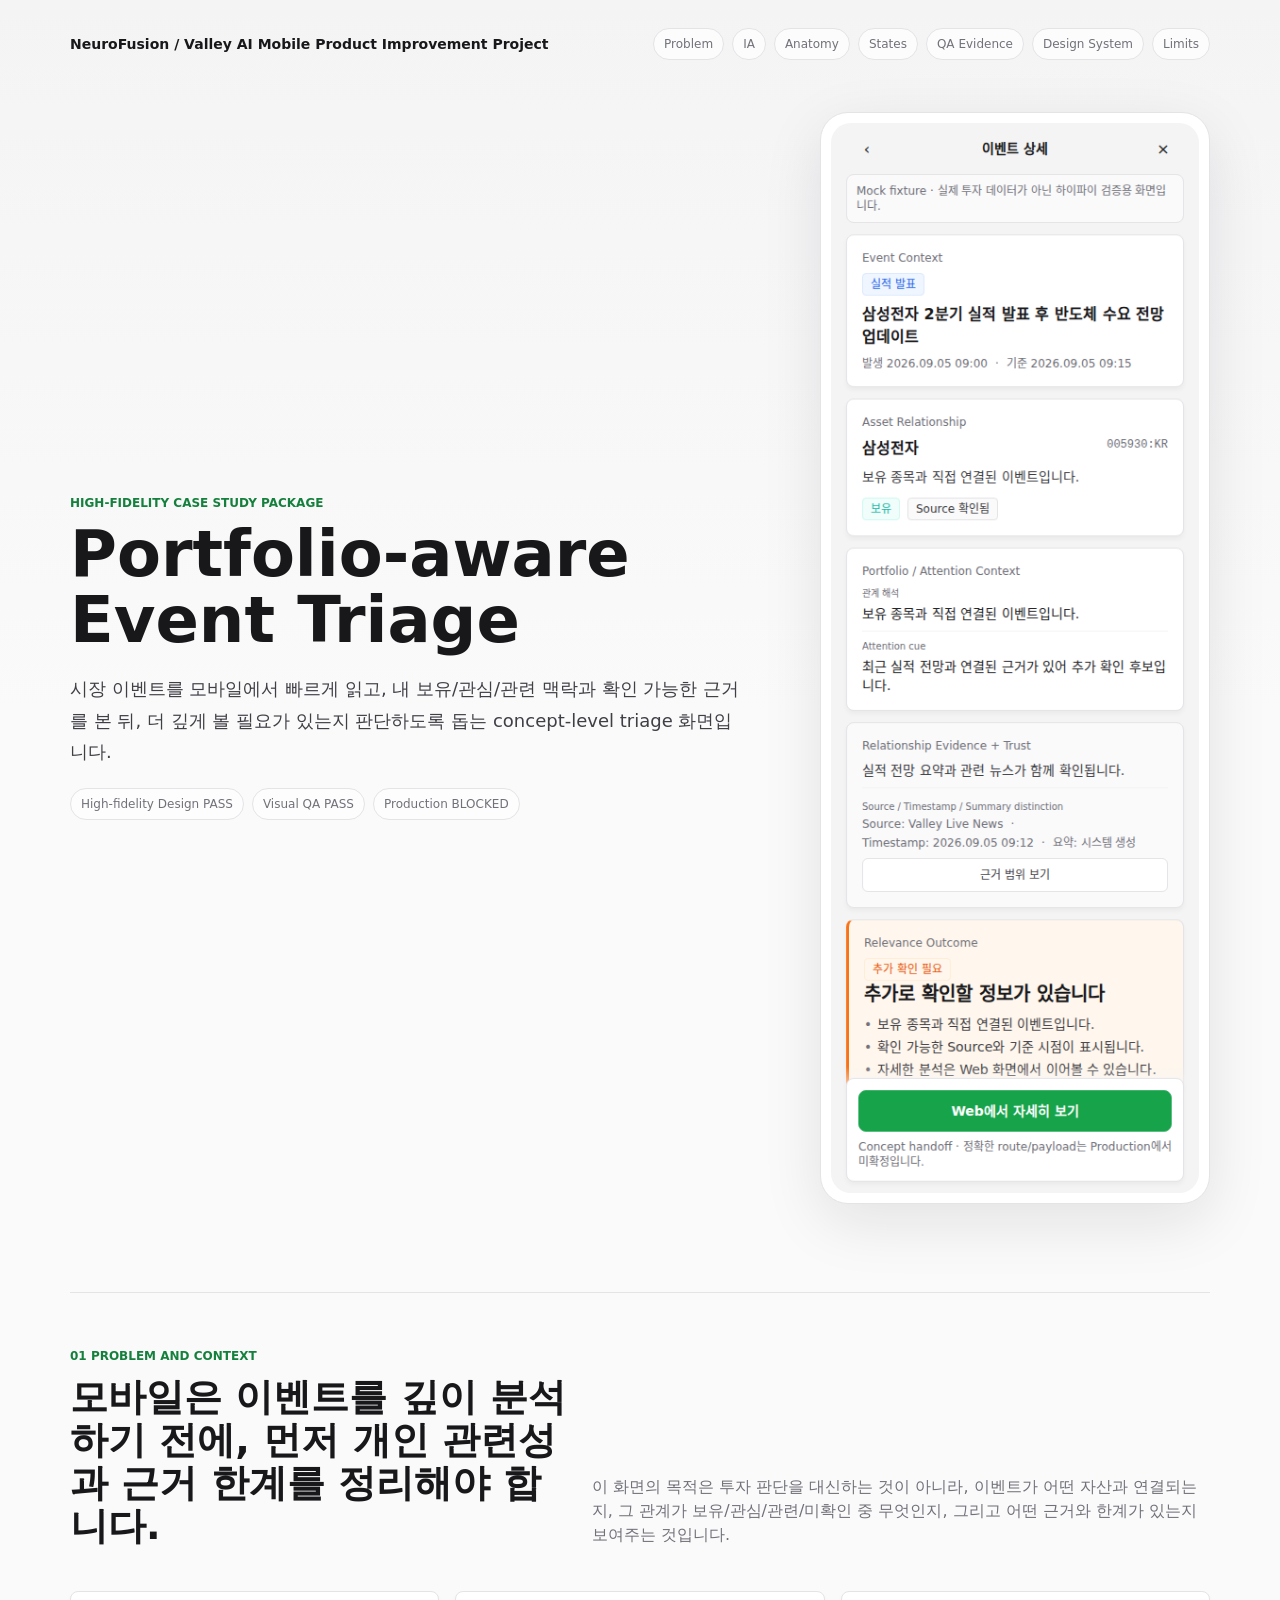
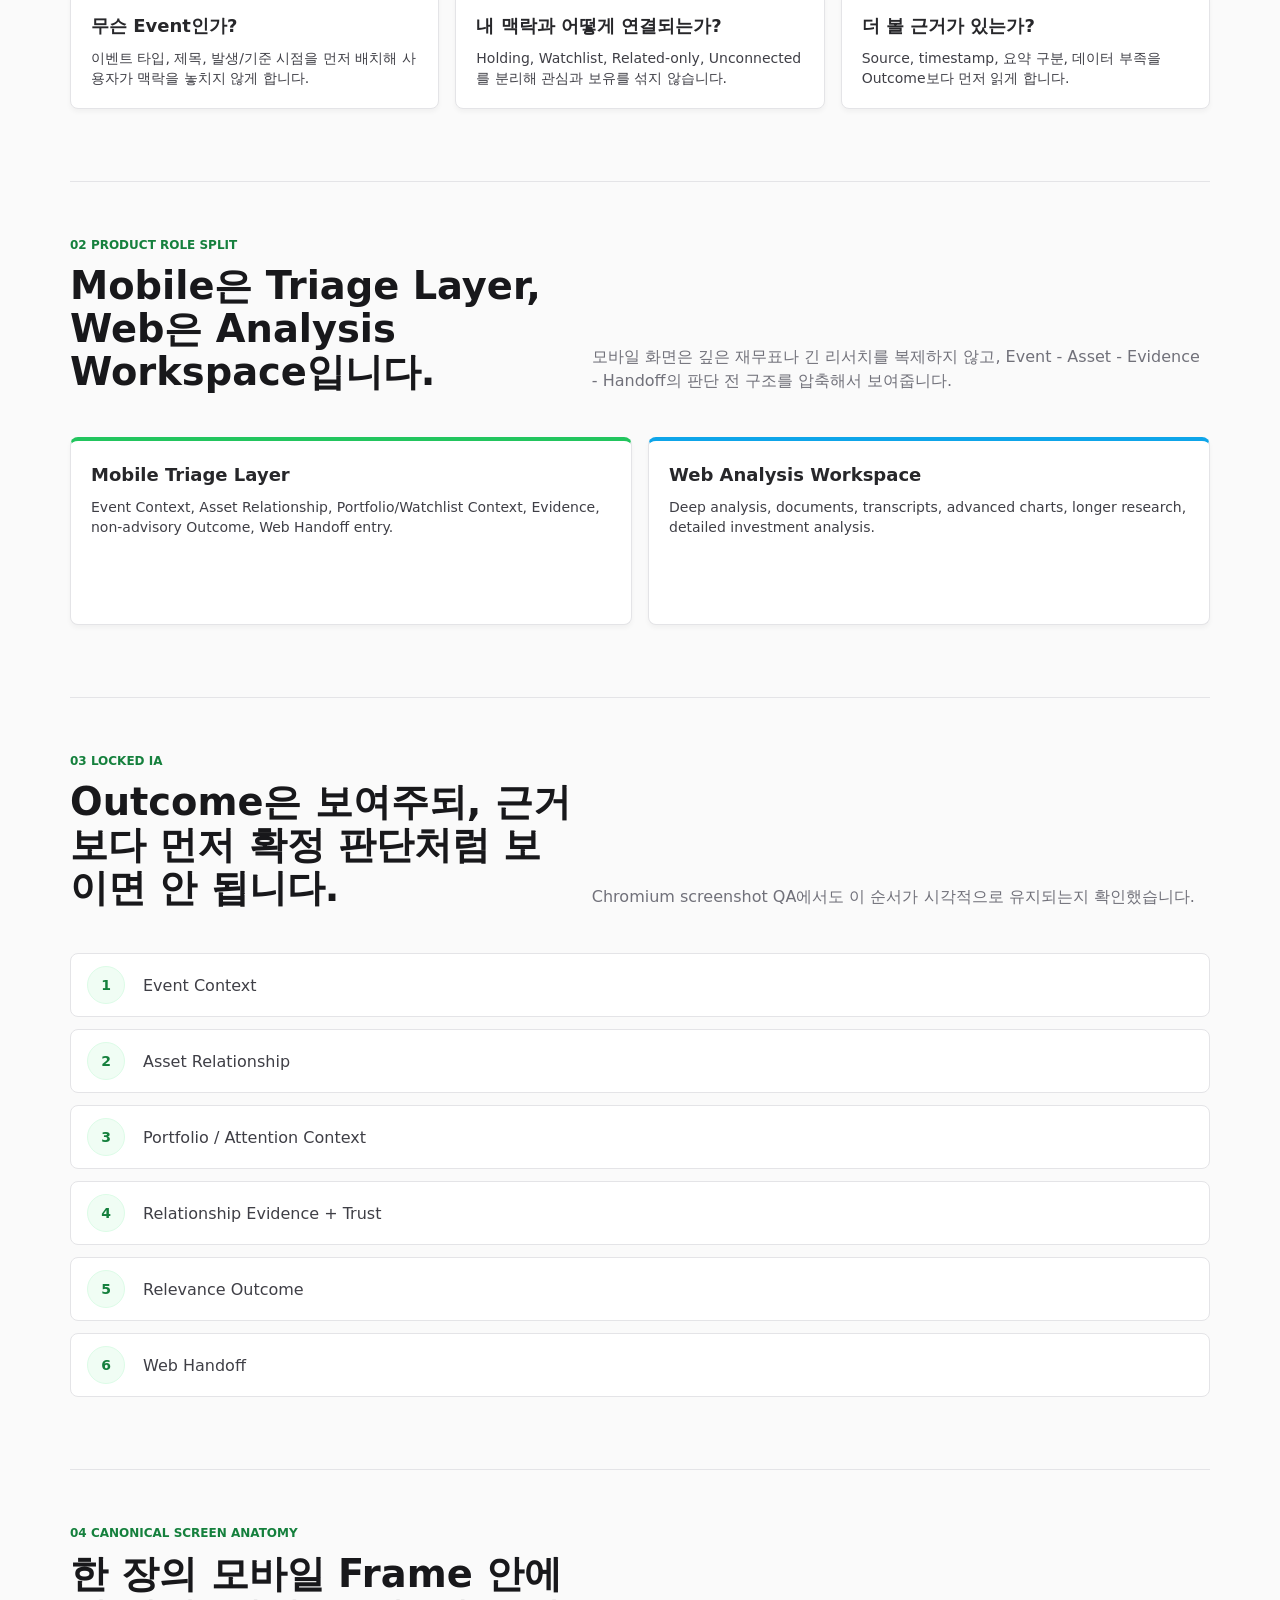
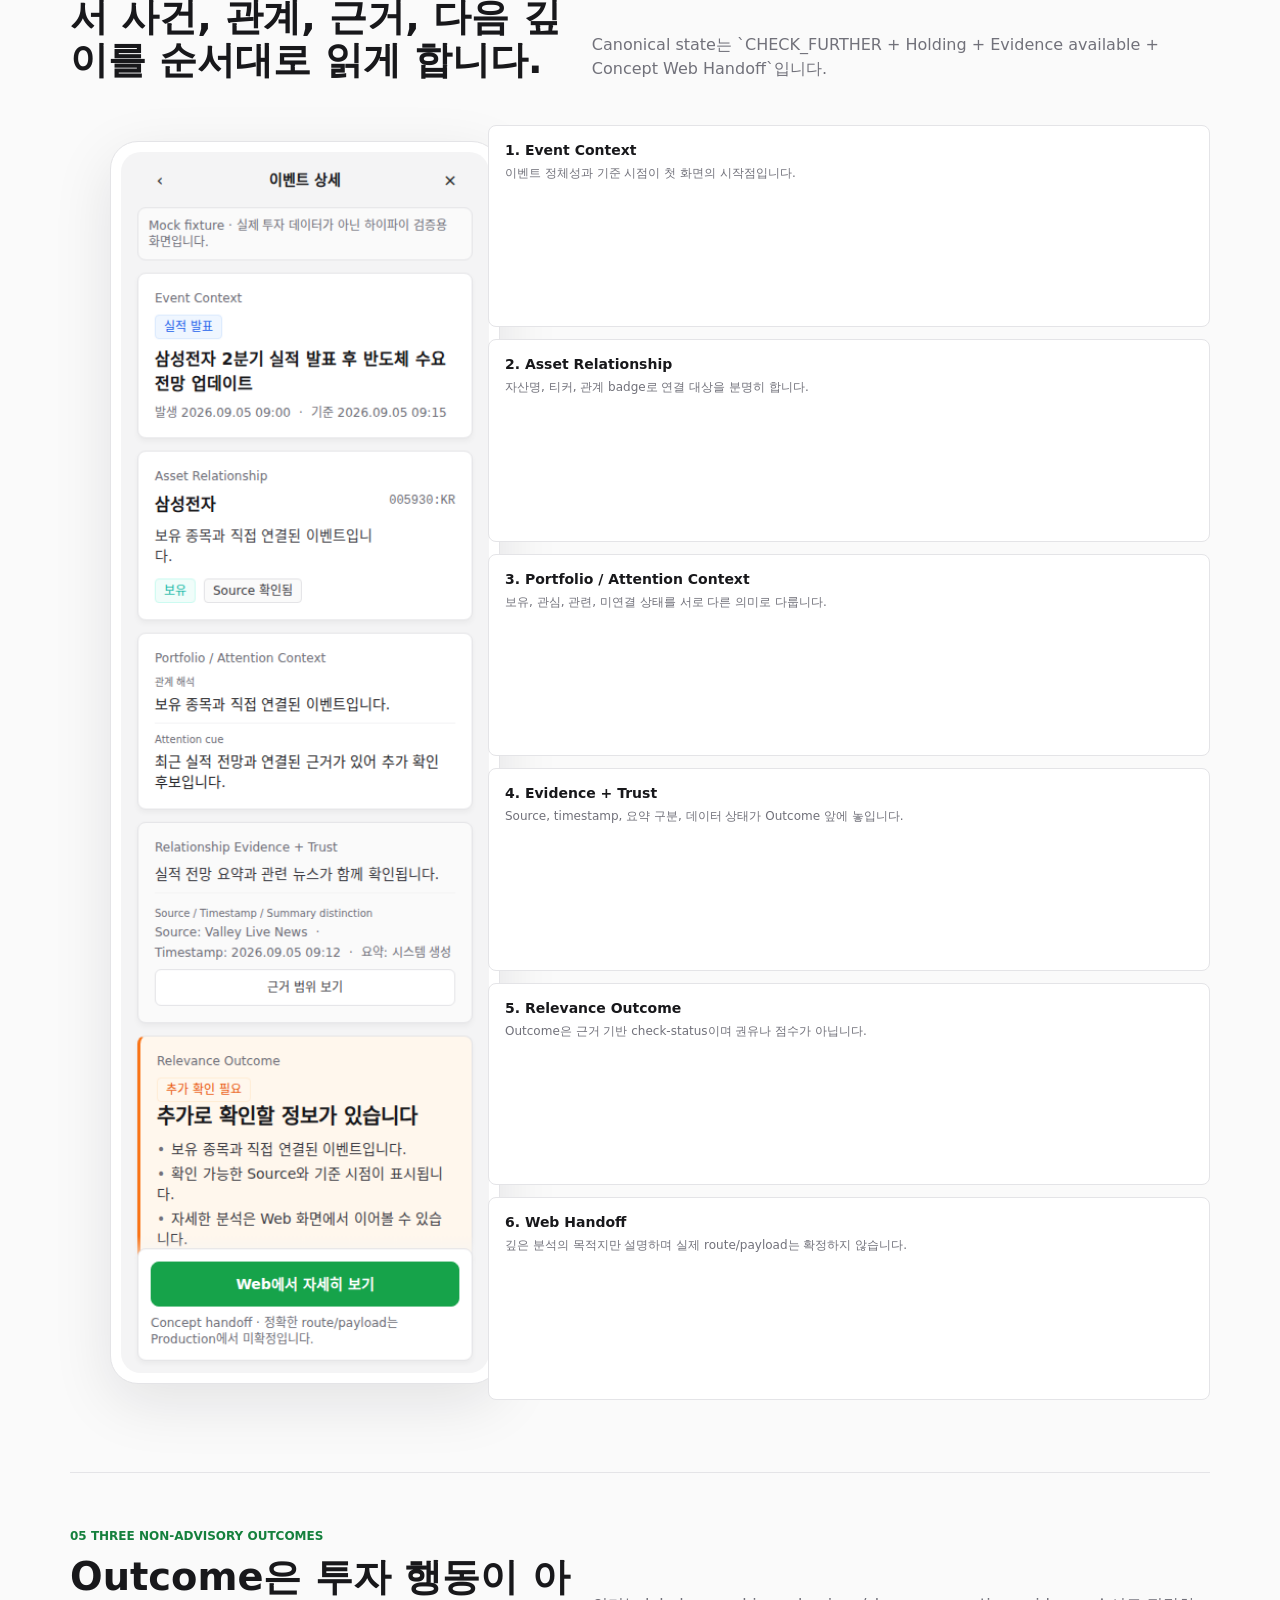
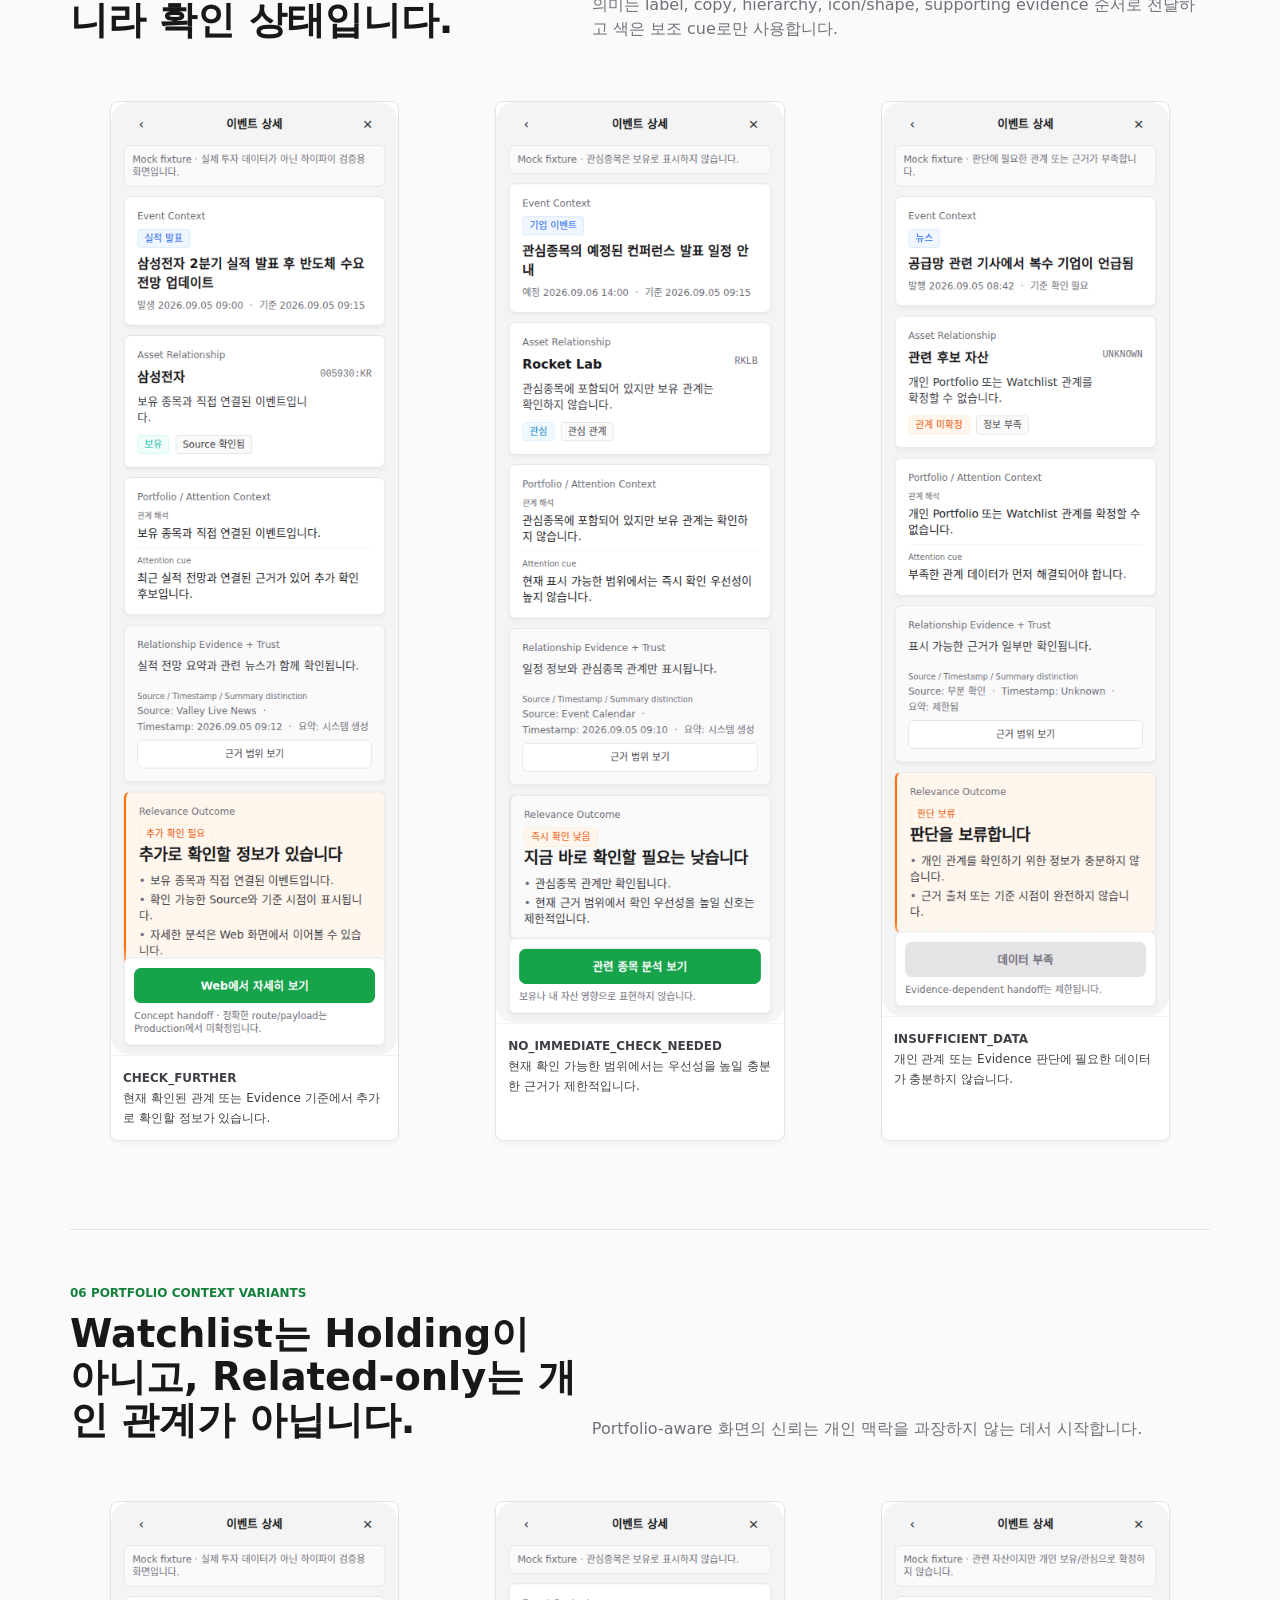
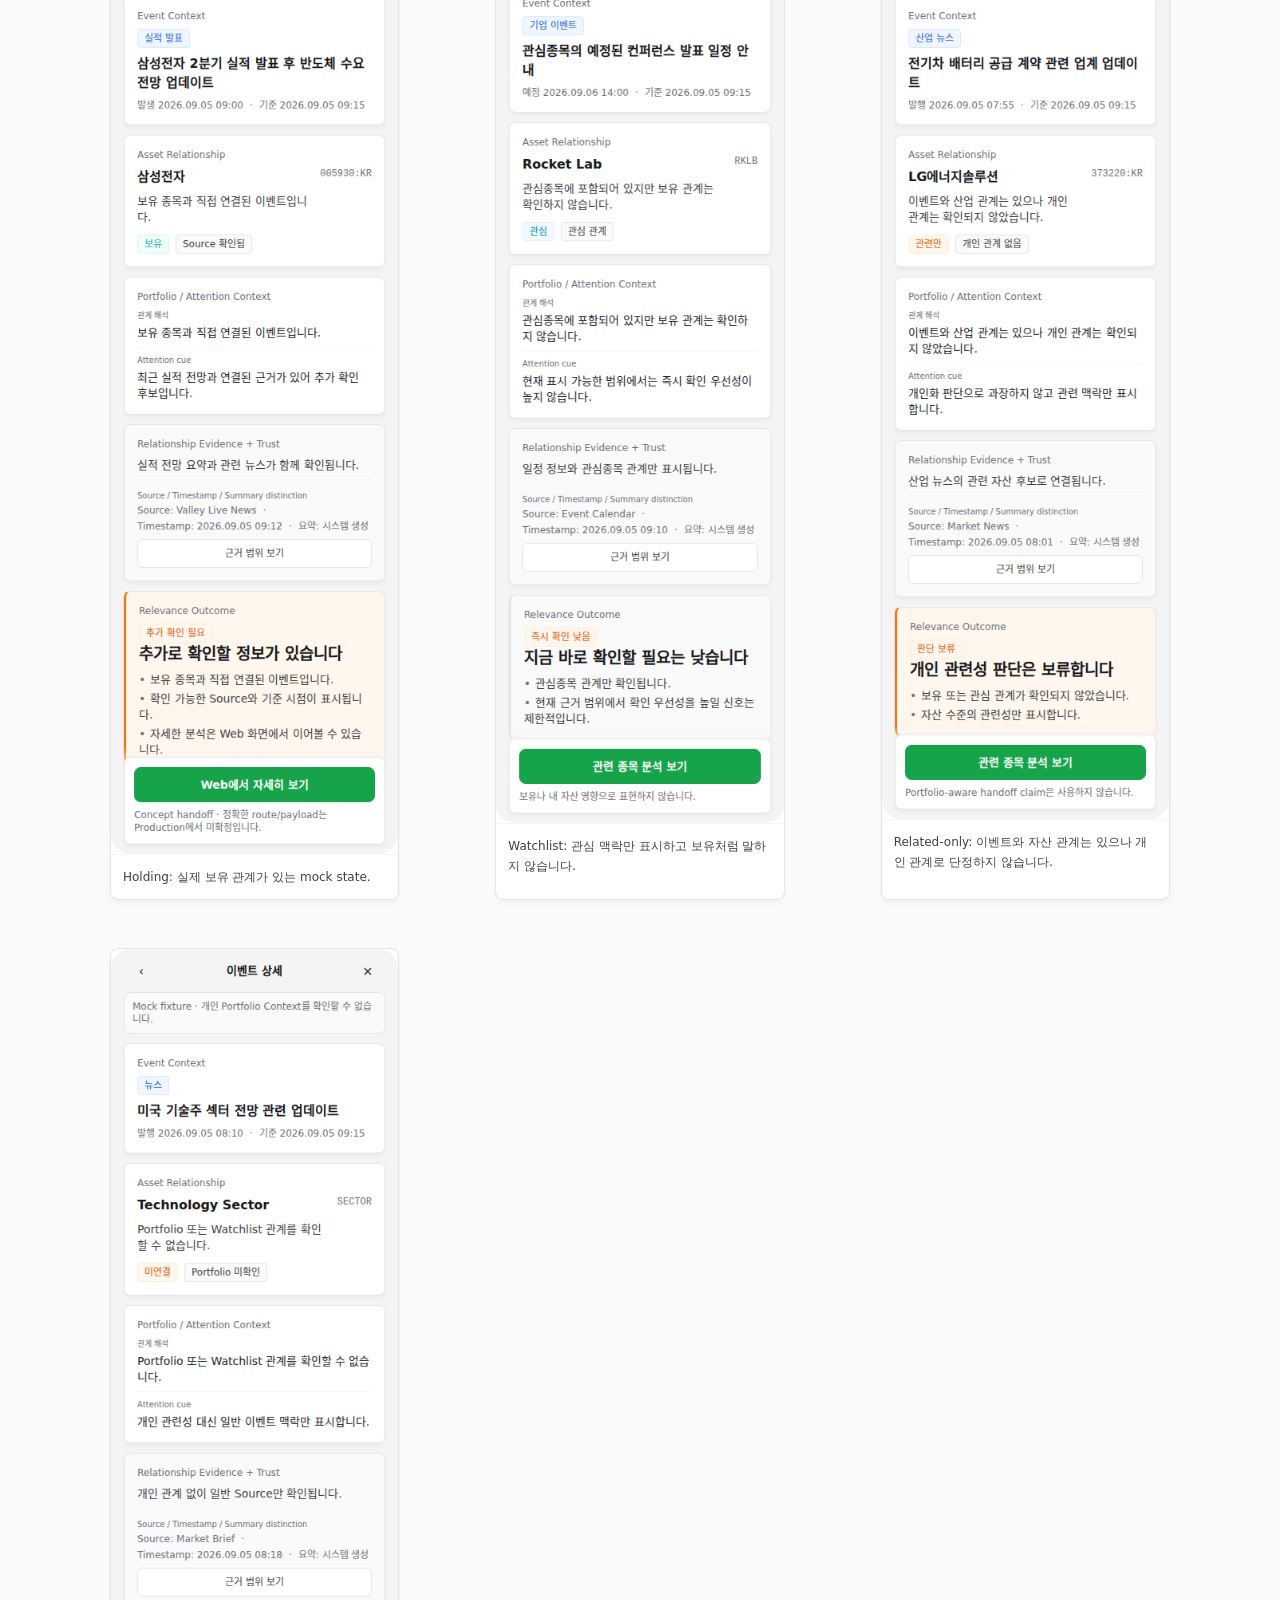
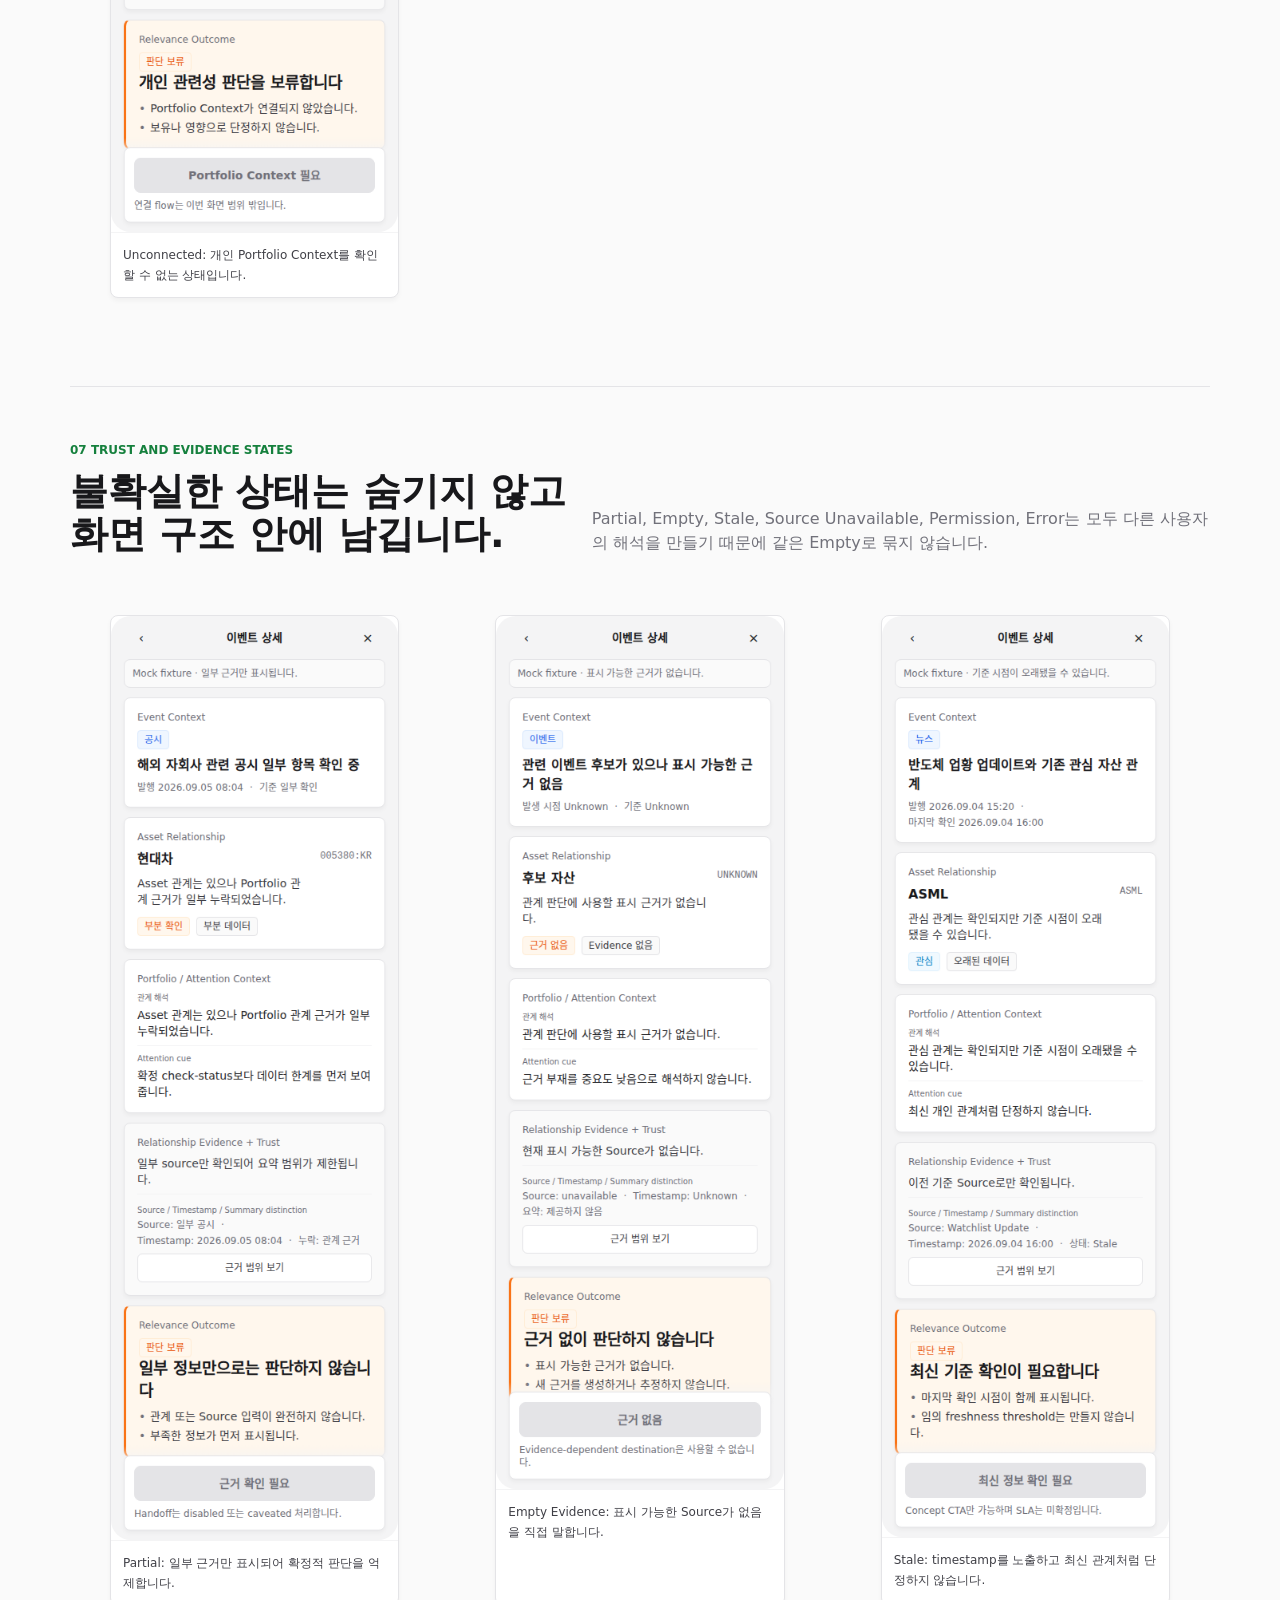
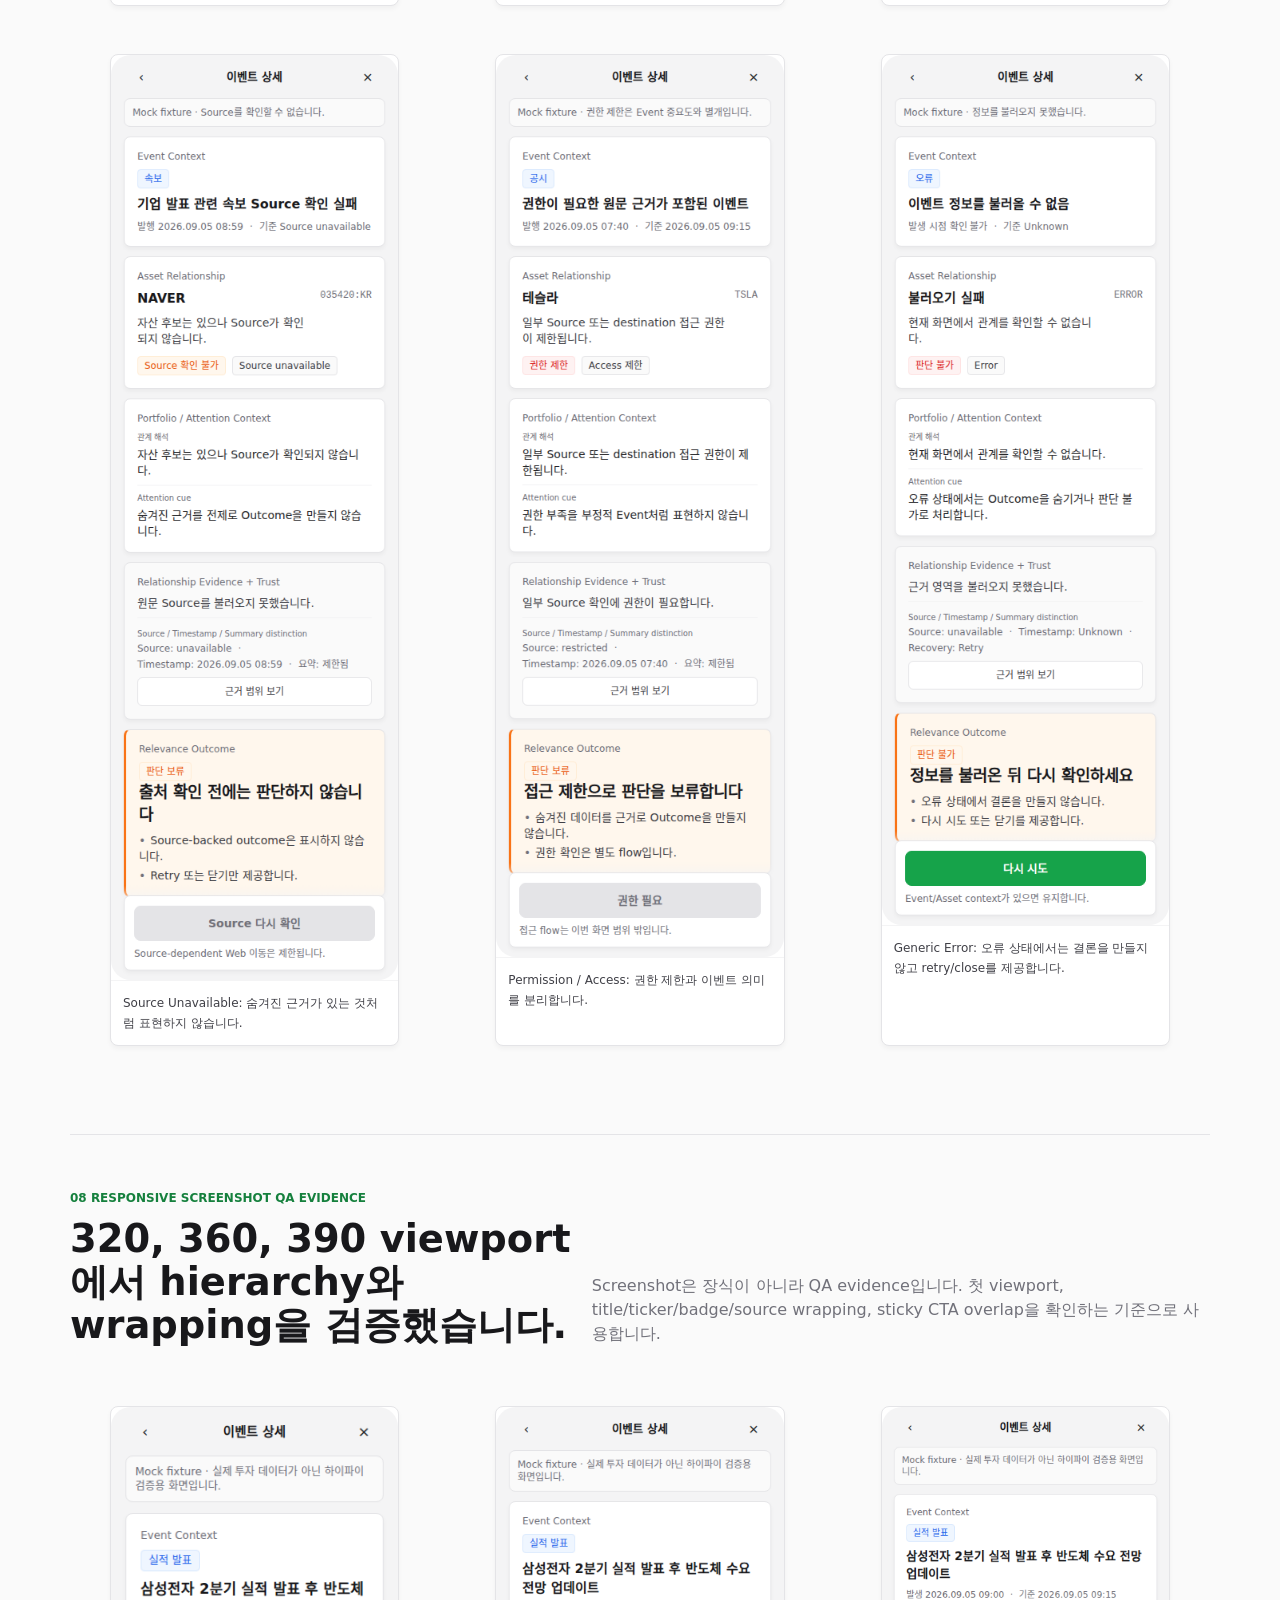
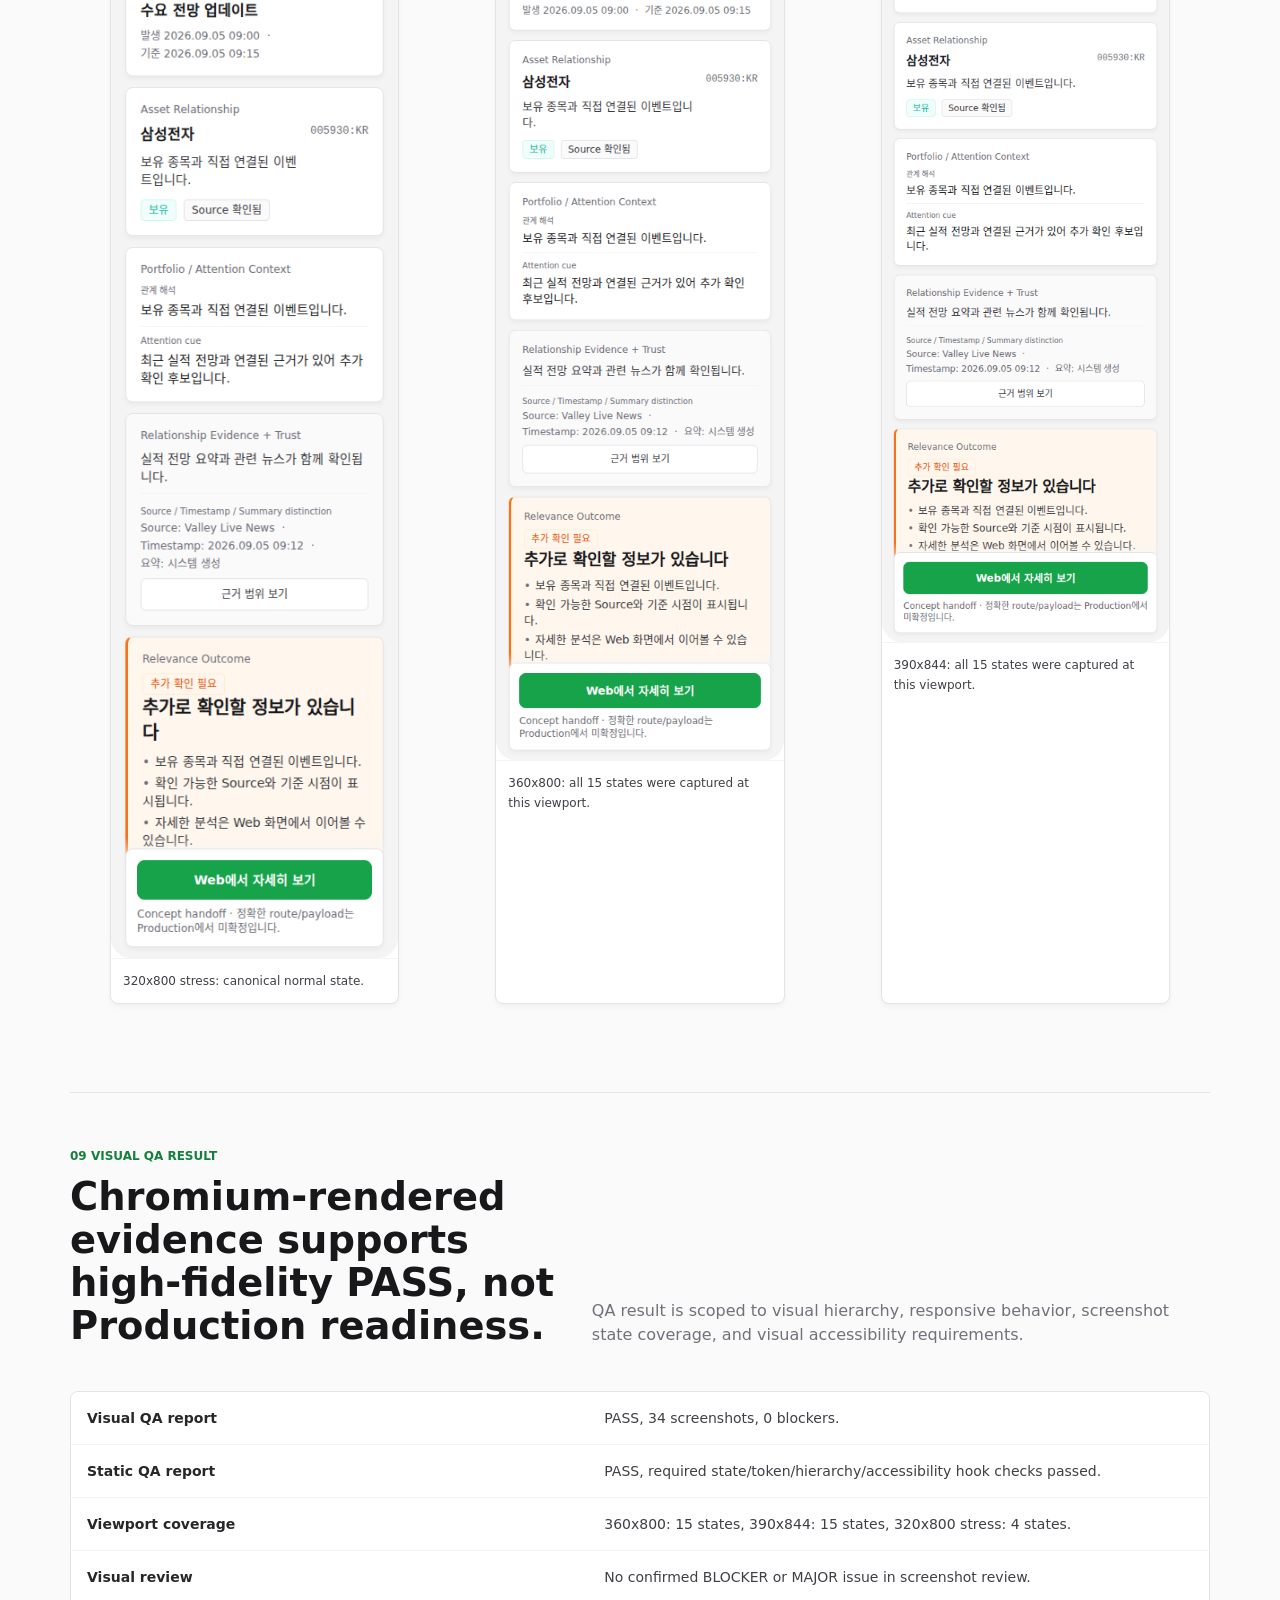
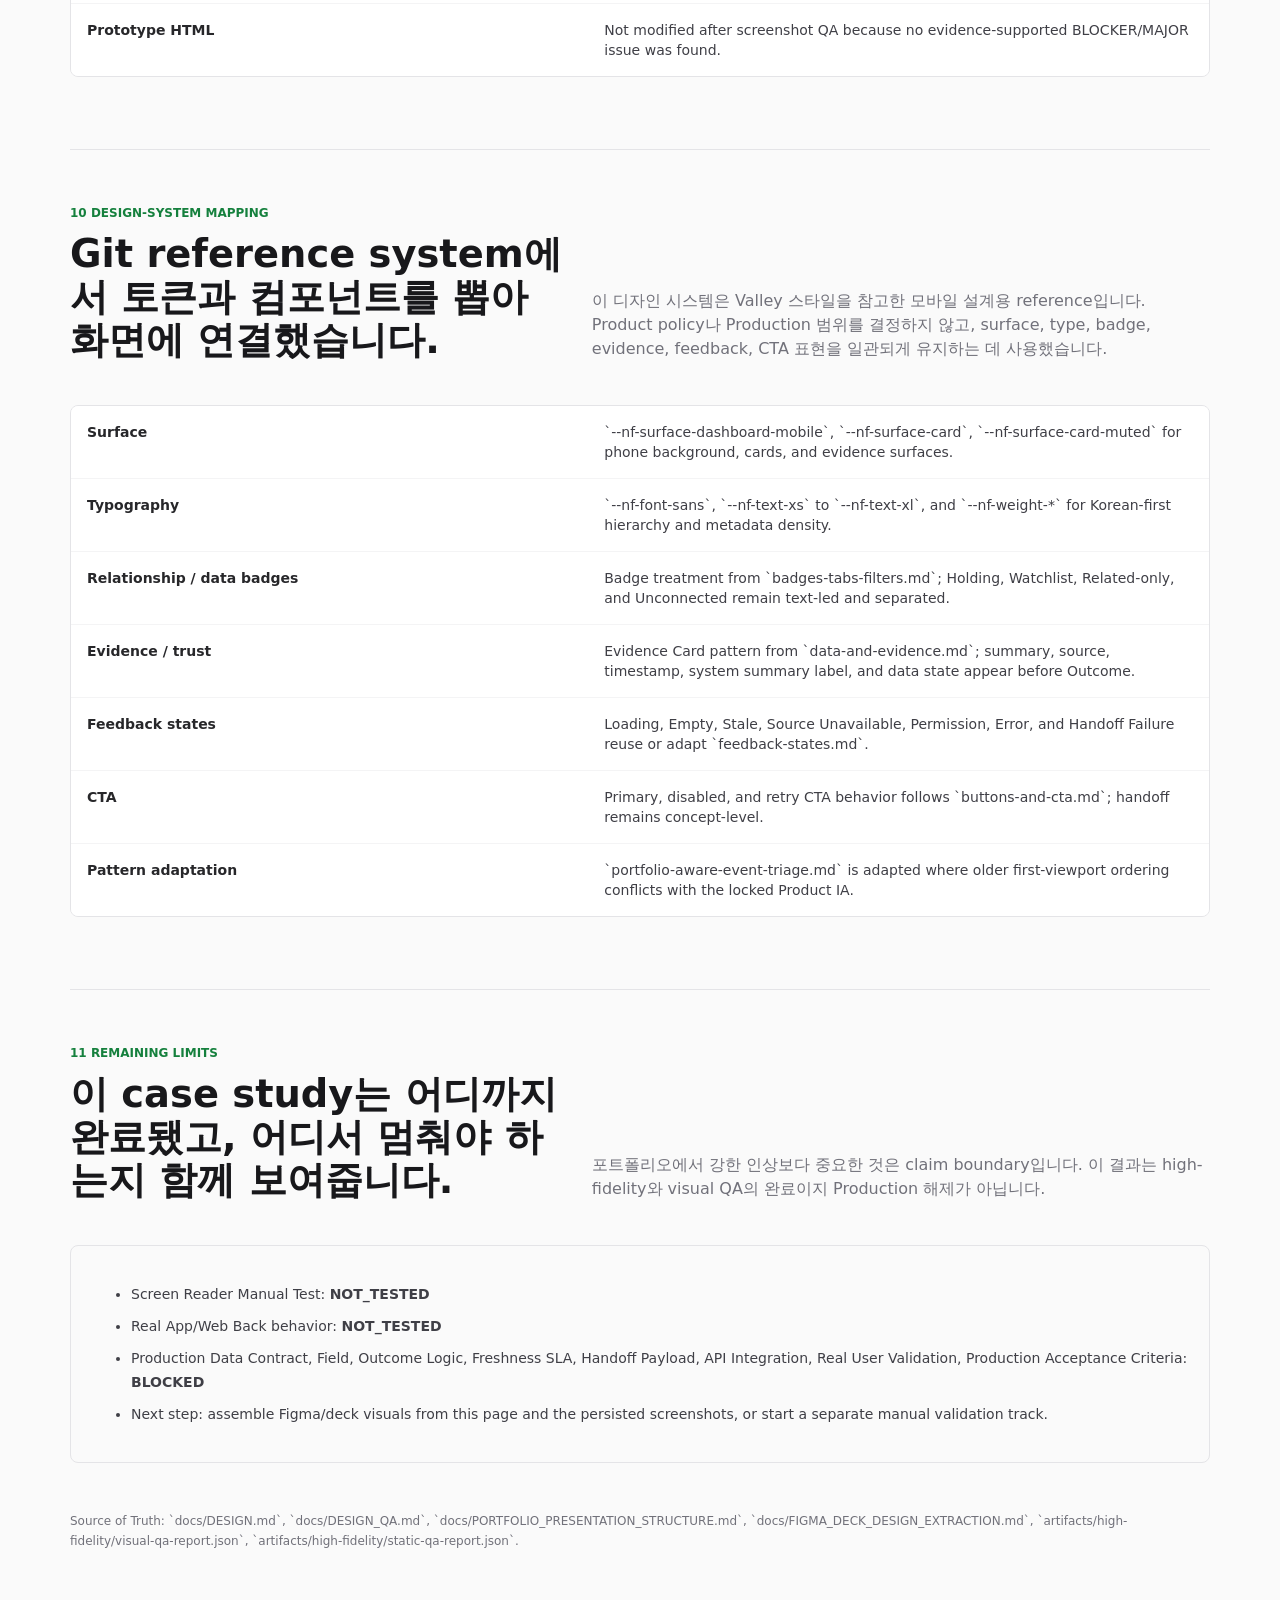
==== commit 6a100658: "Add design-system deck extraction" ====
--- a/portfolio/case-study/index.html
+++ b/portfolio/case-study/index.html
@@ -387,6 +387,7 @@
           <a href="#anatomy">Anatomy</a>
           <a href="#states">States</a>
           <a href="#qa">QA Evidence</a>
+          <a href="#design-system">Design System</a>
           <a href="#limits">Limits</a>
         </nav>
       </header>
@@ -644,10 +645,32 @@
         </div>
       </section>
 
+      <section class="section" id="design-system" aria-labelledby="design-system-title">
+        <div class="section-head">
+          <div>
+            <p class="eyebrow">10 Design-system mapping</p>
+            <h2 id="design-system-title">Git reference system에서 토큰과 컴포넌트를 뽑아 화면에 연결했습니다.</h2>
+          </div>
+          <p class="section-copy">
+            이 디자인 시스템은 Valley 스타일을 참고한 모바일 설계용 reference입니다. Product policy나 Production 범위를 결정하지 않고,
+            surface, type, badge, evidence, feedback, CTA 표현을 일관되게 유지하는 데 사용했습니다.
+          </p>
+        </div>
+        <div class="result-table" role="table" aria-label="Design-system mapping table">
+          <div class="result-row" role="row"><div role="cell">Surface</div><div role="cell">`--nf-surface-dashboard-mobile`, `--nf-surface-card`, `--nf-surface-card-muted` for phone background, cards, and evidence surfaces.</div></div>
+          <div class="result-row" role="row"><div role="cell">Typography</div><div role="cell">`--nf-font-sans`, `--nf-text-xs` to `--nf-text-xl`, and `--nf-weight-*` for Korean-first hierarchy and metadata density.</div></div>
+          <div class="result-row" role="row"><div role="cell">Relationship / data badges</div><div role="cell">Badge treatment from `badges-tabs-filters.md`; Holding, Watchlist, Related-only, and Unconnected remain text-led and separated.</div></div>
+          <div class="result-row" role="row"><div role="cell">Evidence / trust</div><div role="cell">Evidence Card pattern from `data-and-evidence.md`; summary, source, timestamp, system summary label, and data state appear before Outcome.</div></div>
+          <div class="result-row" role="row"><div role="cell">Feedback states</div><div role="cell">Loading, Empty, Stale, Source Unavailable, Permission, Error, and Handoff Failure reuse or adapt `feedback-states.md`.</div></div>
+          <div class="result-row" role="row"><div role="cell">CTA</div><div role="cell">Primary, disabled, and retry CTA behavior follows `buttons-and-cta.md`; handoff remains concept-level.</div></div>
+          <div class="result-row" role="row"><div role="cell">Pattern adaptation</div><div role="cell">`portfolio-aware-event-triage.md` is adapted where older first-viewport ordering conflicts with the locked Product IA.</div></div>
+        </div>
+      </section>
+
       <section class="section" id="limits" aria-labelledby="limits-title">
         <div class="section-head">
           <div>
-            <p class="eyebrow">10 Remaining limits</p>
+            <p class="eyebrow">11 Remaining limits</p>
             <h2 id="limits-title">이 case study는 어디까지 완료됐고, 어디서 멈춰야 하는지 함께 보여줍니다.</h2>
           </div>
           <p class="section-copy">
@@ -665,7 +688,7 @@
       </section>
 
       <p class="footer-note">
-        Source of Truth: `docs/DESIGN.md`, `docs/DESIGN_QA.md`, `docs/PORTFOLIO_PRESENTATION_STRUCTURE.md`,
+        Source of Truth: `docs/DESIGN.md`, `docs/DESIGN_QA.md`, `docs/PORTFOLIO_PRESENTATION_STRUCTURE.md`, `docs/FIGMA_DECK_DESIGN_EXTRACTION.md`,
         `artifacts/high-fidelity/visual-qa-report.json`, `artifacts/high-fidelity/static-qa-report.json`.
       </p>
     </main>
